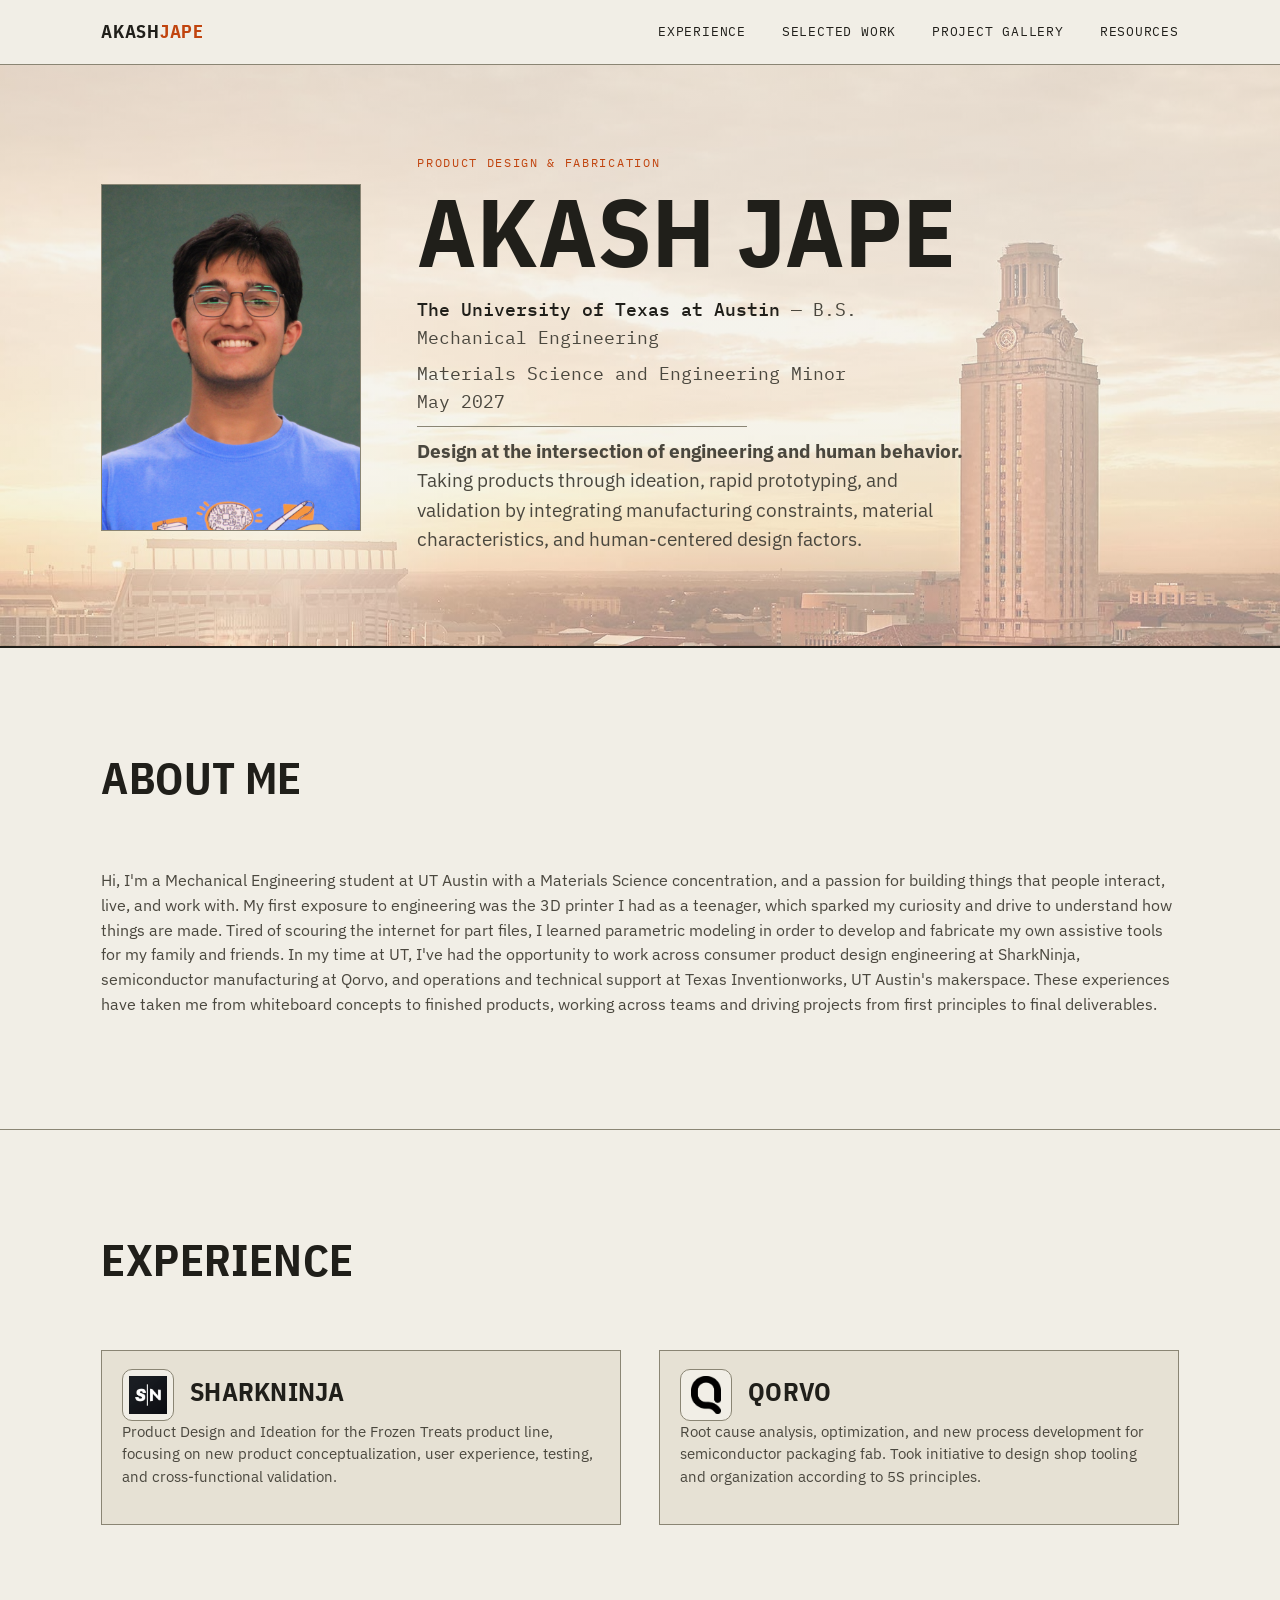
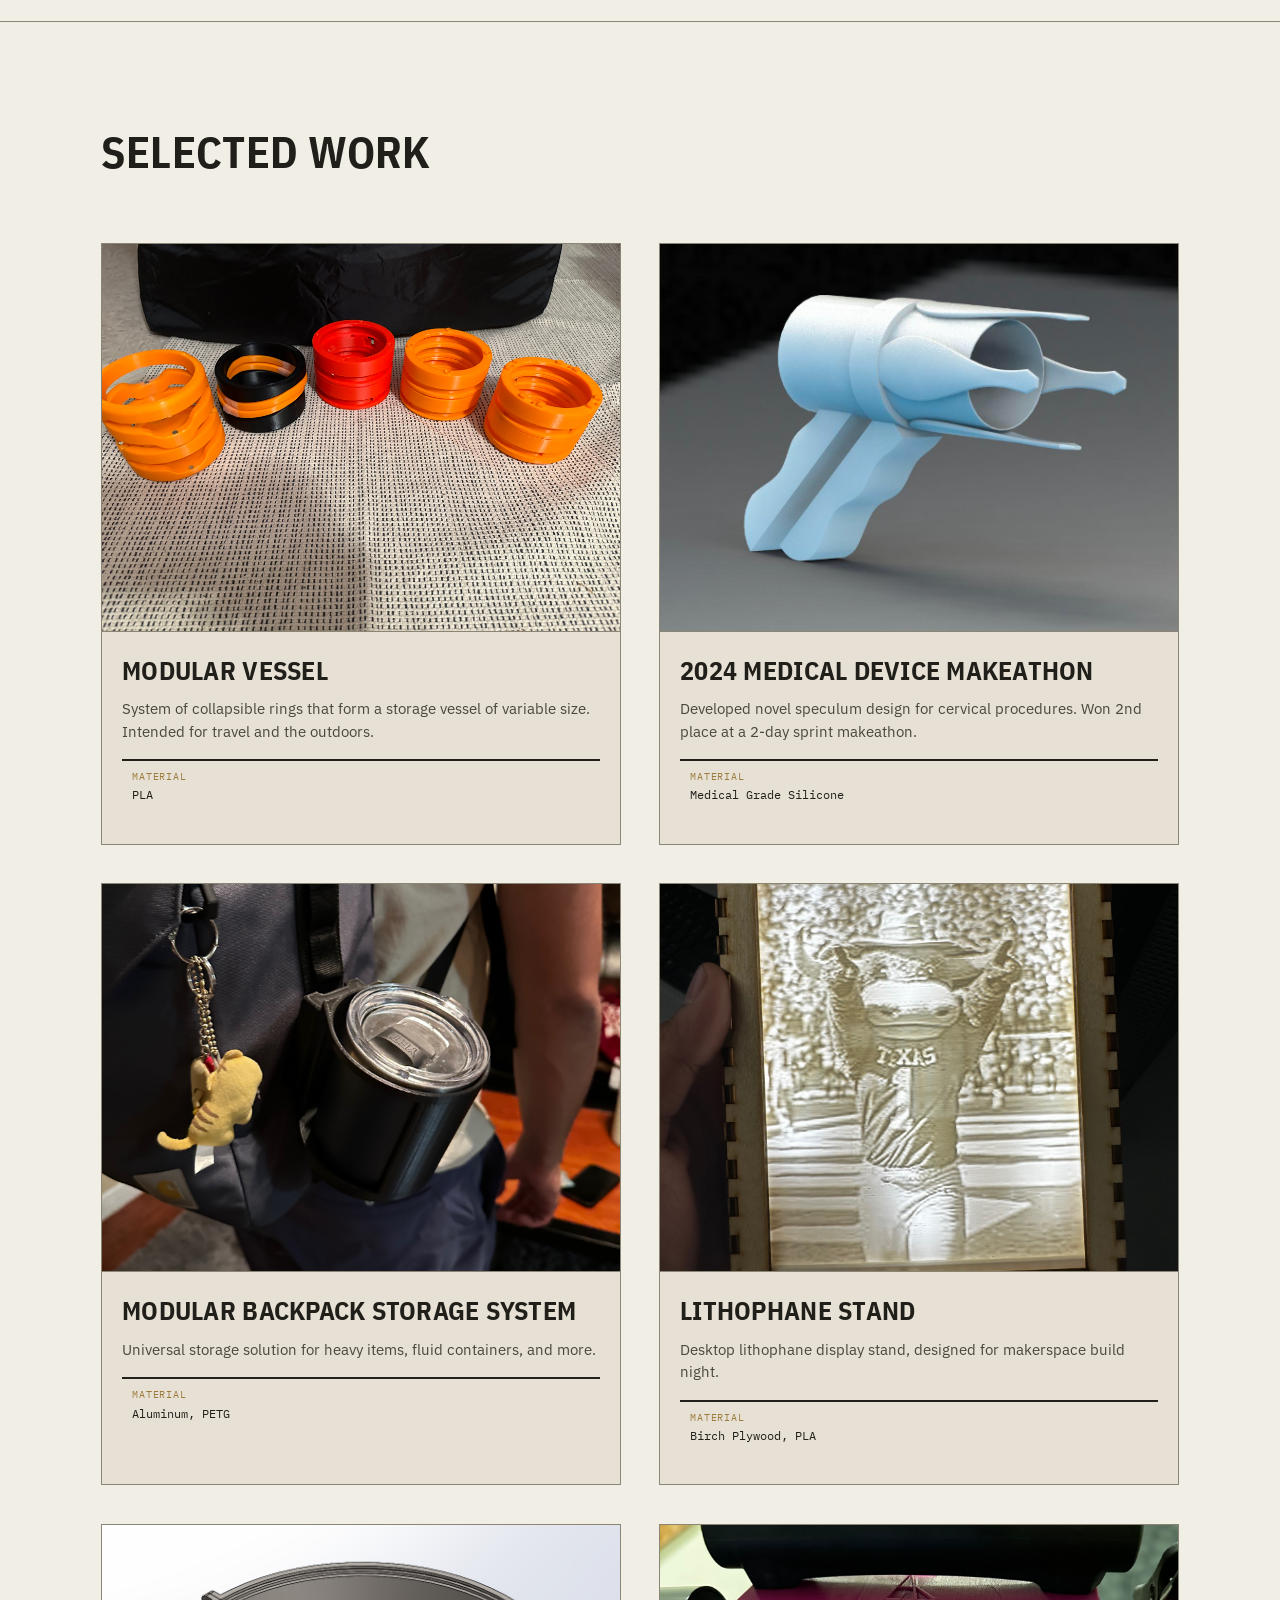
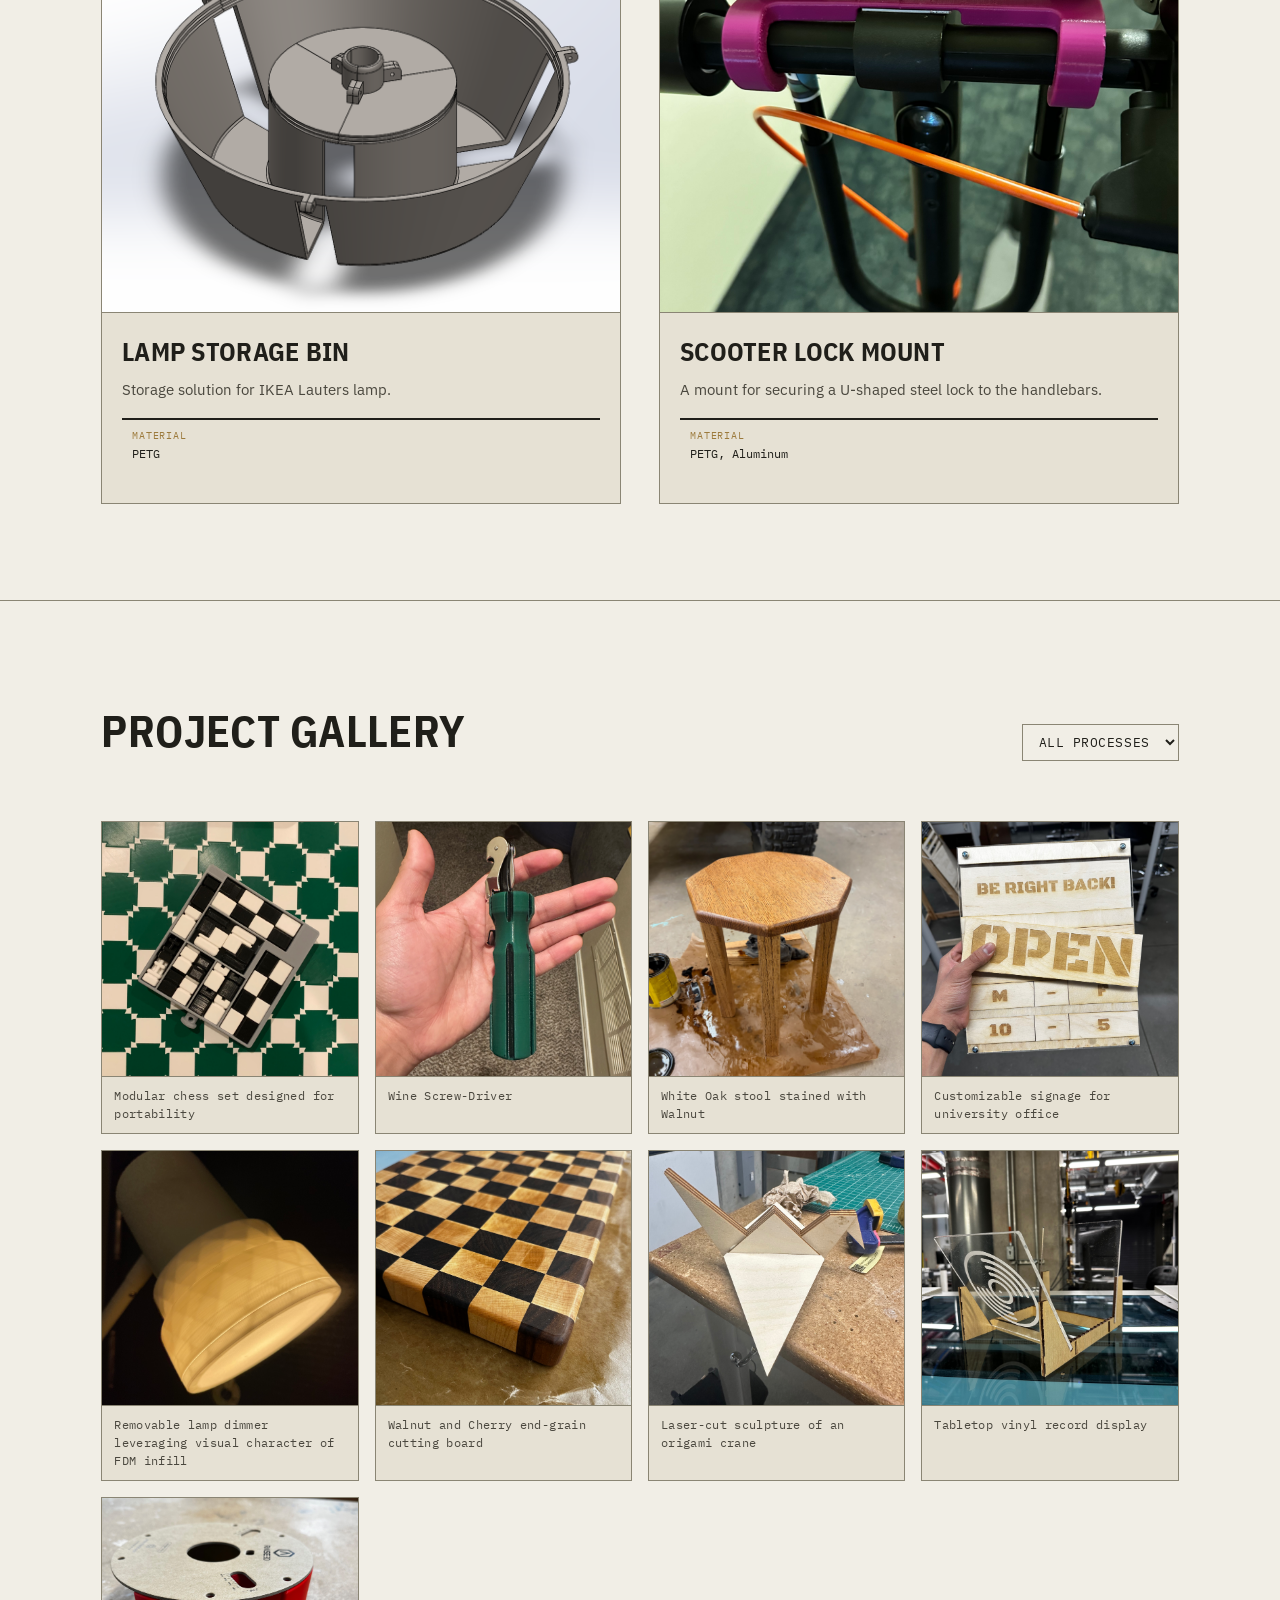
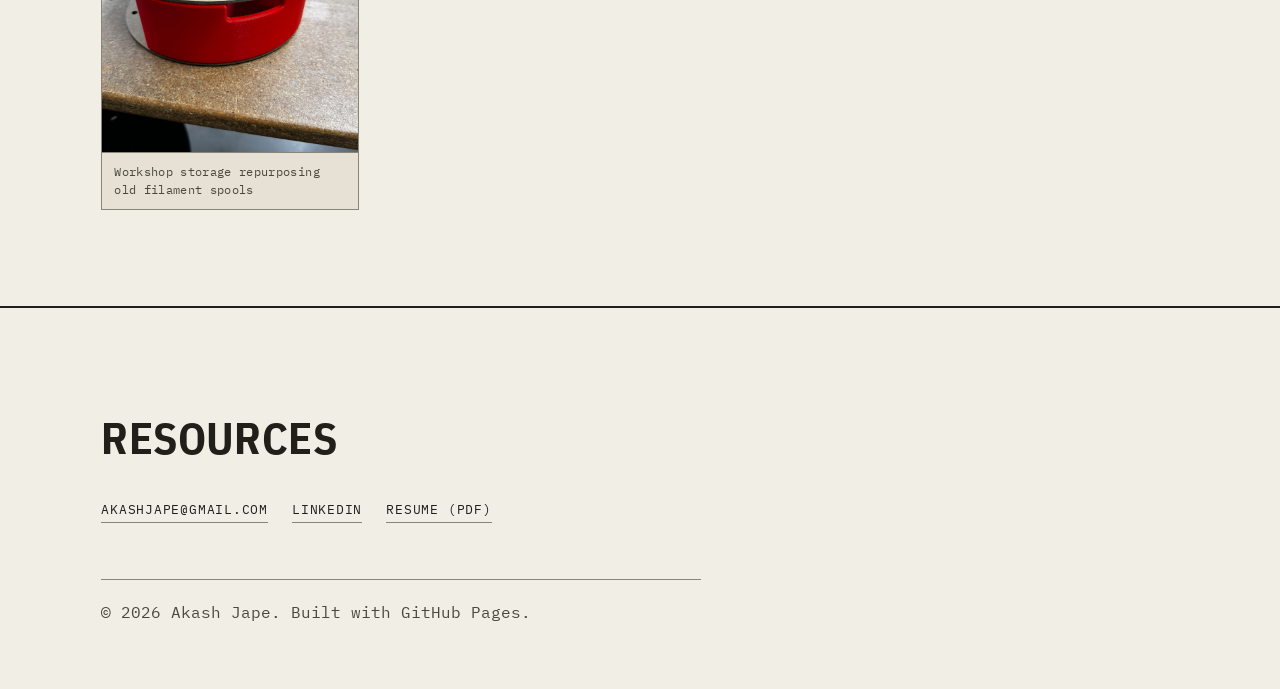
==== index.html @ caf584c4 "Add real project/experience content, experience detail pages, and site polish - Fill in real photos," ====
<!DOCTYPE html>
<html lang="en">
<head>
<meta charset="UTF-8">
<meta name="viewport" content="width=device-width, initial-scale=1.0">
<title>Akash Jape Design Portfolio</title>
<meta name="description" content="Product design and fabrication portfolio.">
<link rel="preconnect" href="https://fonts.googleapis.com">
<link rel="preconnect" href="https://fonts.gstatic.com" crossorigin>
<link href="https://fonts.googleapis.com/css2?family=IBM+Plex+Sans+Condensed:wght@600;700&family=IBM+Plex+Sans:wght@400;500;600&family=IBM+Plex+Mono:wght@400;500&display=swap" rel="stylesheet">
<link rel="stylesheet" href="css/style.css">
</head>
<body>

<nav class="site-nav">
  <div class="wrap">
    <a class="brand" href="index.html">Akash<span>Jape</span></a>
    <ul>
      <li><a href="#experience">Experience</a></li>
      <li><a href="#work">Selected Work</a></li>
      <li><a href="#misc">Project Gallery</a></li>
      <li><a href="#resources">Resources</a></li>
    </ul>
  </div>
</nav>

<header class="hero">
  <div class="wrap hero-inner">
    <div class="hero-photo">
      <img src="assets/headshot.jpeg" alt="Akash Jape">
    </div>
    <div class="hero-content">
      <p class="eyebrow">Product Design &amp; Fabrication</p>
      <h1>Akash Jape</h1>
      <div class="role-line">
        <span><b>The University of Texas at Austin</b> — B.S. Mechanical Engineering</span>
        <span>Materials Science and Engineering Minor<br> May 2027</span>
      </div>
      <hr class="hero-divider">
      <p class="intro">
        <b>Design at the intersection of engineering and human behavior.<br></b>
        Taking products through ideation, rapid prototyping, and validation
        by integrating manufacturing constraints, material characteristics,
        and human-centered design factors.
      </p>
    </div>
  </div>
</header>

<main>

  <section id="about-me" class="section">
    <div class="wrap">
      <div class="section-head">
        <h2>About Me</h2>
      </div>
      <p class="about-blurb">
        Hi, I'm a Mechanical Engineering student at UT Austin with a Materials Science concentration, and a passion for building things that people interact, live, and work with. My first exposure to engineering was the 3D printer I had as a teenager, which sparked my curiosity and drive to understand how things are made. Tired of scouring the internet for part files, I learned parametric modeling in order to develop and fabricate my own assistive tools for my family and friends. In my time at UT, I've had the opportunity to work across consumer product design engineering at SharkNinja, semiconductor manufacturing at Qorvo, and operations and technical support at Texas Inventionworks, UT Austin's makerspace. These experiences have taken me from whiteboard concepts to finished products, working across teams and driving projects from first principles to final deliverables.
      </p>
    </div>
  </section>

  <section id="experience" class="section">
    <div class="wrap">
      <div class="section-head">
        <h2>Experience</h2>
      </div>
      <div id="experience-list" class="work-grid"></div>
    </div>
  </section>

  <section id="work" class="section">
    <div class="wrap">
      <div class="section-head">
        <h2>Selected Work</h2>
      </div>
      <div id="work-grid" class="work-grid"></div>
    </div>
  </section>

  <section id="misc" class="section">
    <div class="wrap">
      <div class="section-head">
        <h2>Project Gallery</h2>
        <select id="misc-filter" class="misc-filter"></select>
      </div>
      <div id="misc-grid" class="misc-grid"></div>
    </div>
  </section>

</main>

<footer id="resources" class="site-footer">
  <div class="wrap">
    <h2>Resources</h2>
    <div class="contact-links">
      <a href="mailto:akashjape@gmail.com">akashjape@gmail.com</a>
      <a href="https://www.linkedin.com/in/akashjape" target="_blank" rel="noopener">LinkedIn</a>
      <a href="assets/resume.pdf" download="Akash-Jape-Resume.pdf">Resume (PDF)</a>
    </div>
    <p class="copyright">&copy; <span id="year"></span> Akash Jape. Built with GitHub Pages.</p>
  </div>
</footer>

<script src="js/helpers.js"></script>
<script src="js/data/projects.js"></script>
<script src="js/data/experience.js"></script>
<script src="js/data/misc.js"></script>
<script src="js/render-home.js"></script>
</body>
</html>
---- css/style.css ----
/* =========================================================
   DESIGN TOKENS
   ========================================================= */
:root {
  --color-paper:   #F1EEE6;
  --color-panel:   #E6E1D4;
  --color-ink:     #201F1A;
  --color-ink-soft:#4A473E;
  --color-rule:    #8A8574;
  --color-oxide:   #C1440E;
  --color-brass:   #9C7A3C;
  --color-paper-rgb: 241, 238, 230;

  --font-display: 'IBM Plex Sans Condensed', sans-serif;
  --font-body: 'IBM Plex Sans', sans-serif;
  --font-mono: 'IBM Plex Mono', monospace;

  --max-width: 1180px;
  --gutter: clamp(20px, 4vw, 56px);

  --rule-thin: 1px solid var(--color-rule);
  --rule-thick: 2px solid var(--color-ink);
}

@media (prefers-reduced-motion: reduce) {
  *, *::before, *::after {
    animation-duration: 0.01ms !important;
    animation-iteration-count: 1 !important;
    transition-duration: 0.01ms !important;
    scroll-behavior: auto !important;
  }
}

* { box-sizing: border-box; }

html { scroll-behavior: smooth; }

body {
  margin: 0;
  background: var(--color-paper);
  color: var(--color-ink);
  font-family: var(--font-body);
  font-size: 16px;
  line-height: 1.55;
  -webkit-font-smoothing: antialiased;
}

img { max-width: 100%; display: block; }

a {
  color: inherit;
  text-decoration: none;
}

:focus-visible {
  outline: 2px solid var(--color-oxide);
  outline-offset: 3px;
}

.wrap {
  max-width: var(--max-width);
  margin: 0 auto;
  padding: 0 var(--gutter);
}

.eyebrow {
  font-family: var(--font-mono);
  font-size: 12px;
  letter-spacing: 0.14em;
  text-transform: uppercase;
  color: var(--color-oxide);
}

h1, h2, h3 {
  font-family: var(--font-display);
  font-weight: 700;
  text-transform: uppercase;
  letter-spacing: 0.01em;
  margin: 0;
}

/* =========================================================
   NAV
   ========================================================= */
.site-nav {
  position: sticky;
  top: 0;
  z-index: 50;
  background: rgba(var(--color-paper-rgb), 0.92);
  backdrop-filter: blur(6px);
  border-bottom: var(--rule-thin);
}

.site-nav .wrap {
  display: flex;
  align-items: center;
  justify-content: space-between;
  height: 64px;
}

.site-nav .brand {
  font-family: var(--font-display);
  font-weight: 700;
  font-size: 18px;
  letter-spacing: 0.04em;
  text-transform: uppercase;
}

.site-nav .brand span {
  color: var(--color-oxide);
}

.site-nav ul {
  list-style: none;
  display: flex;
  gap: clamp(12px, 3vw, 36px);
  margin: 0;
  padding: 0;
  font-family: var(--font-mono);
  font-size: 13px;
  letter-spacing: 0.06em;
  text-transform: uppercase;
}

.site-nav a:hover { color: var(--color-oxide); }

@media (max-width: 480px) {
  .site-nav .wrap { height: auto; padding-top: 14px; padding-bottom: 14px; flex-wrap: wrap; row-gap: 10px; }
  .site-nav ul { gap: 12px; font-size: 11px; width: 100%; justify-content: space-between; }
}

/* =========================================================
   HERO
   ========================================================= */
.hero {
  padding: clamp(32px, 6vw, 80px) 0 clamp(40px, 6vw, 72px);
  border-bottom: var(--rule-thick);
  position: relative;
  background-image:
    linear-gradient(rgba(241, 238, 230, 0.75), rgba(241, 238, 230, 0.55)),
    url("../assets/hero_bg.jpg");
  background-size: cover;
  background-position: center 65%;
}

.hero h1 {
  font-size: clamp(42px, 8vw, 96px);
  line-height: 0.98;
  max-width: 14ch;
}

.hero .role-line {
  margin-top: 18px;
  font-family: var(--font-mono);
  font-size: clamp(14px, 1.6vw, 18px);
  color: var(--color-ink-soft);
  display: flex;
  flex-wrap: wrap;
  gap: 8px 18px;
}

.hero .role-line b {
  color: var(--color-ink);
  font-weight: 500;
}

.hero p.intro {
  margin-top: 10px;
  max-width: 58ch;
  font-size: clamp(16px, 1.6vw, 19px);
  color: var(--color-ink-soft);
}

.hero-divider {
  margin: 10px auto 0 0;
  width: 60%;
  border: none;
  border-top: var(--rule-thin);
}

.hero-inner {
  display: flex;
  align-items: center;
  gap: clamp(24px, 5vw, 56px);
}

.hero-photo {
  flex: 0 0 clamp(180px, 22vw, 260px);
  aspect-ratio: 3 / 4;
  overflow: hidden;
  border: var(--rule-thin);
}

.hero-photo img {
  width: 100%;
  height: 100%;
  object-fit: cover;
}

.hero-content {
  flex: 0 1 550px;
  min-width: 0;
}

@media (max-width: 720px) {
  .hero-inner {
    flex-direction: column;
    align-items: flex-start;
  }
  .hero-photo {
    flex-basis: auto;
    width: 160px;
  }
}

.ruler {
  margin-top: 40px;
  height: 22px;
  background-image: repeating-linear-gradient(
    to right,
    var(--color-rule) 0, var(--color-rule) 1px,
    transparent 1px, transparent 40px
  );
  background-position: bottom left;
  background-size: 100% 10px;
  background-repeat: repeat-x;
  position: relative;
  opacity: 0.7;
}
.ruler::before {
  content: "";
  position: absolute;
  bottom: 0; left: 0; right: 0;
  border-bottom: var(--rule-thin);
}

/* =========================================================
   SECTION HEADS
   ========================================================= */
.section {
  padding: clamp(56px, 8vw, 96px) 0;
}
.section + .section {
  border-top: var(--rule-thin);
}

.section-head {
  display: flex;
  align-items: baseline;
  justify-content: space-between;
  gap: 24px;
  margin-bottom: clamp(32px, 5vw, 56px);
  flex-wrap: wrap;
}

.section-head h2 {
  font-size: clamp(28px, 4vw, 44px);
}

.section-head .count {
  font-family: var(--font-mono);
  font-size: 13px;
  color: var(--color-ink-soft);
}

.about-blurb {
  max-width: 100%;
  font-size: 16px;
  color: var(--color-ink-soft);
}

/* =========================================================
   WORK GRID / PROJECT CARDS
   ========================================================= */
.work-grid {
  display: grid;
  grid-template-columns: repeat(2, 1fr);
  gap: clamp(24px, 3vw, 40px);
}

@media (max-width: 720px) {
  .work-grid { grid-template-columns: 1fr; }
}

.project-card {
  display: block;
  border: var(--rule-thin);
  background: var(--color-panel);
  transition: transform 0.18s ease, box-shadow 0.18s ease;
}

.project-card:hover,
.project-card:focus-visible {
  transform: translateY(-3px);
  box-shadow: 6px 6px 0 var(--color-ink);
}

.project-card .thumb {
  aspect-ratio: 4 / 3;
  overflow: hidden;
  border-bottom: var(--rule-thin);
}

.project-card .thumb img,
.project-card .thumb video {
  width: 100%;
  height: 100%;
  object-fit: cover;
}

.project-card .card-body {
  padding: 18px 20px 20px;
}

.project-card h3 {
  font-size: clamp(20px, 2.4vw, 26px);
  margin-bottom: 8px;
}

.project-card .summary {
  font-size: 14.5px;
  color: var(--color-ink-soft);
  margin: 0 0 16px;
}

/* title block: engineering-drawing stamp, reused for cards & case study header */
.title-block {
  display: grid;
  grid-template-columns: repeat(2, 1fr);
  border-top: var(--rule-thick);
  font-family: var(--font-mono);
  font-size: 11.5px;
}

.title-block dt {
  color: var(--color-brass);
  text-transform: uppercase;
  letter-spacing: 0.08em;
  font-size: 10px;
  margin: 0;
}

.title-block dd {
  margin: 2px 0 0;
  color: var(--color-ink);
}

.title-block .field {
  padding: 8px 10px;
}
.title-block .field:nth-child(2n) { border-right: none; }
.title-block .field:nth-child(-n+2) { border-top: none; }

/* =========================================================
   PLACEHOLDER IMAGE
   ========================================================= */
.img-placeholder {
  width: 100%;
  height: 100%;
  min-height: 140px;
  display: flex;
  align-items: center;
  justify-content: center;
  text-align: center;
  background: repeating-linear-gradient(
    45deg,
    rgba(32,31,26,0.06) 0, rgba(32,31,26,0.06) 10px,
    transparent 10px, transparent 20px
  );
  border: 1px dashed var(--color-rule);
  font-family: var(--font-mono);
  font-size: 11px;
  letter-spacing: 0.06em;
  text-transform: uppercase;
  color: var(--color-ink-soft);
  padding: 12px;
}

/* =========================================================
   EXPERIENCE
   ========================================================= */
.experience-entry {
  border: var(--rule-thin);
  background: var(--color-panel);
  margin-bottom: clamp(24px, 3vw, 36px);
}

.experience-entry .exp-head {
  padding: 22px 24px;
  display: flex;
  justify-content: space-between;
  align-items: center;
  gap: 16px;
  flex-wrap: wrap;
  border-bottom: var(--rule-thin);
}

.exp-head-left {
  display: flex;
  align-items: center;
  gap: 16px;
}

.exp-logo {
  width: 52px;
  height: 52px;
  flex-shrink: 0;
  border-radius: 10px;
  border: var(--rule-thin);
  overflow: hidden;
  background: var(--color-paper);
}
.exp-logo img,
.exp-logo video { width: 100%; height: 100%; object-fit: contain; padding: 6px; }
.exp-logo .img-placeholder {
  min-height: 0;
  height: 100%;
  border: none;
  font-size: 7px;
  padding: 2px;
}

.experience-entry h3 {
  font-size: clamp(22px, 3vw, 30px);
}

.experience-entry .exp-role {
  font-family: var(--font-mono);
  font-size: 13px;
  color: var(--color-ink-soft);
}

.experience-entry .exp-dates {
  font-family: var(--font-mono);
  font-size: 13px;
  color: var(--color-oxide);
  white-space: nowrap;
}

.experience-entry .exp-summary {
  padding: 20px 24px 0;
  max-width: 100%;
  color: var(--color-ink-soft);
  font-size: 15px;
}

.cs-title-block.exp-confidentiality {
  display: block;
  width: fit-content;
  max-width: 620px;
  margin: 20px 24px 0;
  border: none;
}
.cs-title-block.exp-confidentiality .field {
  border: var(--rule-thin);
}
.cs-title-block.exp-confidentiality dd {
  line-height: 1.6;
}

.exp-projects {
  padding: 0 24px 24px;
}
.exp-projects .cs-block:first-child {
  border-top: none;
}

/* =========================================================
   MISC GRID
   ========================================================= */
.misc-filter {
  font-family: var(--font-mono);
  font-size: 13px;
  letter-spacing: 0.04em;
  text-transform: uppercase;
  color: var(--color-ink);
  background: var(--color-paper);
  border: var(--rule-thin);
  padding: 8px 12px;
  cursor: pointer;
}
.misc-filter:hover,
.misc-filter:focus-visible {
  border-color: var(--color-oxide);
}

.misc-grid {
  display: grid;
  grid-template-columns: repeat(4, 1fr);
  gap: 16px;
}

@media (max-width: 900px) { .misc-grid { grid-template-columns: repeat(2, 1fr); } }

.misc-item {
  display: block;
  border: var(--rule-thin);
  background: var(--color-panel);
}

.misc-item .thumb {
  aspect-ratio: 1/1;
  overflow: hidden;
  border-bottom: var(--rule-thin);
}
.misc-item .thumb img,
.misc-item .thumb video { width: 100%; height: 100%; object-fit: cover; }

.misc-item .cap {
  padding: 10px 12px;
  font-family: var(--font-mono);
  font-size: 11.5px;
  letter-spacing: 0.03em;
  color: var(--color-ink-soft);
}

.misc-item:hover .cap { color: var(--color-oxide); }

/* =========================================================
   FOOTER / RESOURCES
   ========================================================= */
.site-footer {
  border-top: var(--rule-thick);
  padding: clamp(56px, 8vw, 96px) 0 48px;
}

.site-footer h2 {
  font-size: clamp(28px, 4vw, 44px);
  margin-bottom: 20px;
}

.site-footer p {
  max-width: 60ch;
  color: var(--color-ink-soft);
  font-size: 16px;
}

.contact-links {
  margin-top: 28px;
  display: flex;
  gap: 24px;
  flex-wrap: wrap;
  font-family: var(--font-mono);
  font-size: 13px;
  text-transform: uppercase;
  letter-spacing: 0.06em;
}

.contact-links a { border-bottom: 1px solid var(--color-rule); padding-bottom: 2px; }
.contact-links a:hover { color: var(--color-oxide); border-color: var(--color-oxide); }

.copyright {
  margin-top: 56px;
  padding-top: 20px;
  border-top: var(--rule-thin);
  font-family: var(--font-mono);
  font-size: 11px;
  color: var(--color-ink-soft);
}

/* =========================================================
   EXPERIENCE DETAIL PAGE
   ========================================================= */
.exp-detail {
  padding: 40px 0 80px;
}

/* =========================================================
   CASE STUDY PAGE
   ========================================================= */
.cs-header {
  padding: 40px 0 32px;
  border-bottom: var(--rule-thick);
}

.back-link {
  font-family: var(--font-mono);
  font-size: 12.5px;
  letter-spacing: 0.06em;
  text-transform: uppercase;
  color: var(--color-ink-soft);
  display: inline-block;
  margin-bottom: 24px;
}
.back-link:hover { color: var(--color-oxide); }

.cs-header h1 {
  font-size: clamp(34px, 6vw, 64px);
  max-width: 20ch;
}

.cs-header .summary {
  margin-top: 16px;
  max-width: 100ch;
  font-size: 17px;
  color: var(--color-ink-soft);
}

.cs-title-block {
  margin-top: 28px;
  display: grid;
  grid-template-columns: max-content;
  width: fit-content;
  border-top: var(--rule-thin);
  border-left: var(--rule-thin);
  font-family: var(--font-mono);
}

@media (max-width: 700px) { .cs-title-block { grid-template-columns: repeat(2, 1fr); } }

.cs-title-block .field {
  padding: 12px 16px;
  border-right: var(--rule-thin);
  border-bottom: var(--rule-thin);
}
.cs-title-block dt {
  font-size: 10px;
  letter-spacing: 0.08em;
  text-transform: uppercase;
  color: var(--color-brass);
  margin: 0;
}
.cs-title-block dd {
  margin: 3px 0 0;
  font-size: 13px;
}

.cs-hero {
  margin: 40px 0;
  border: var(--rule-thin);
  aspect-ratio: 16/9;
  overflow: hidden;
}
.cs-hero img,
.cs-hero video { width: 100%; height: 100%; object-fit: cover; }

.cs-block {
  padding: 36px 0;
  border-top: var(--rule-thin);
  display: grid;
  grid-template-columns: 1fr 2fr;
  gap: 32px;
}

@media (max-width: 720px) { .cs-block { grid-template-columns: 1fr; gap: 12px; } }

.cs-block h2 {
  font-size: 20px;
  color: var(--color-oxide);
}

.cs-block .body p {
  color: var(--color-ink-soft);
  font-size: 16px;
  max-width: 68ch;
}

.cs-block .body-text {
  color: var(--color-ink-soft);
  font-size: 16px;
  max-width: 68ch;
}
.cs-block .body-text ul,
.cs-block .body-text ol {
  padding-left: 1.2em;
  margin: 12px 0;
}
.cs-block .body-text li {
  margin-bottom: 6px;
}

/* boxed link/button, same visual language as the confidentiality note box */
.cs-link-box {
  display: block;
  width: fit-content;
  max-width: 620px;
  margin-top: 4px;
  padding: 12px 16px;
  border: var(--rule-thin);
  font-family: var(--font-mono);
  font-size: 13px;
  letter-spacing: 0.02em;
}
.cs-link-box:hover {
  color: var(--color-oxide);
  border-color: var(--color-oxide);
}

.cs-gallery {
  display: grid;
  grid-template-columns: 1fr 1fr;
  gap: 16px;
  margin-top: 20px;
}

.cs-gallery img, .cs-gallery video, .cs-gallery .img-placeholder { border: var(--rule-thin); }

.cs-section-images {
  display: flex;
  flex-wrap: wrap;
  justify-content: center;
  align-items: center;
  gap: 14px;
  margin-top: 16px;
}

.cs-section-images img,
.cs-section-images video {
  border: var(--rule-thin);
  aspect-ratio: auto;
  object-fit: contain;
  flex: 0 1 auto;
  max-width: 320px;
}
.cs-section-images .img-placeholder {
  border: var(--rule-thin);
  aspect-ratio: 4/3;
  object-fit: cover;
  flex: 1 1 260px;
  max-width: 320px;
}

/* experience mini-project images: left-justified, with room for a skills list beside them */
.exp-projects .cs-section-images {
  justify-content: flex-start;
}

.exp-media-row {
  display: flex;
  align-items: flex-start;
  flex-wrap: wrap;
  gap: 24px;
  margin-top: 16px;
}
.exp-media-row .cs-section-images {
  margin-top: 0;
}

.exp-skills {
  flex: 1 1 200px;
  margin: 0;
  padding-left: 1.2em;
  color: var(--color-ink-soft);
  font-size: 15px;
}
.exp-skills li {
  margin-bottom: 6px;
}

.cs-nav {
  margin-top: 24px;
  padding: 32px 0 60px;
  border-top: var(--rule-thick);
  display: flex;
  justify-content: space-between;
  font-family: var(--font-mono);
  font-size: 13px;
  text-transform: uppercase;
  letter-spacing: 0.05em;
}

.cs-nav a:hover { color: var(--color-oxide); }

.cs-empty {
  padding: 120px 0;
  text-align: center;
  font-family: var(--font-mono);
  color: var(--color-ink-soft);
}
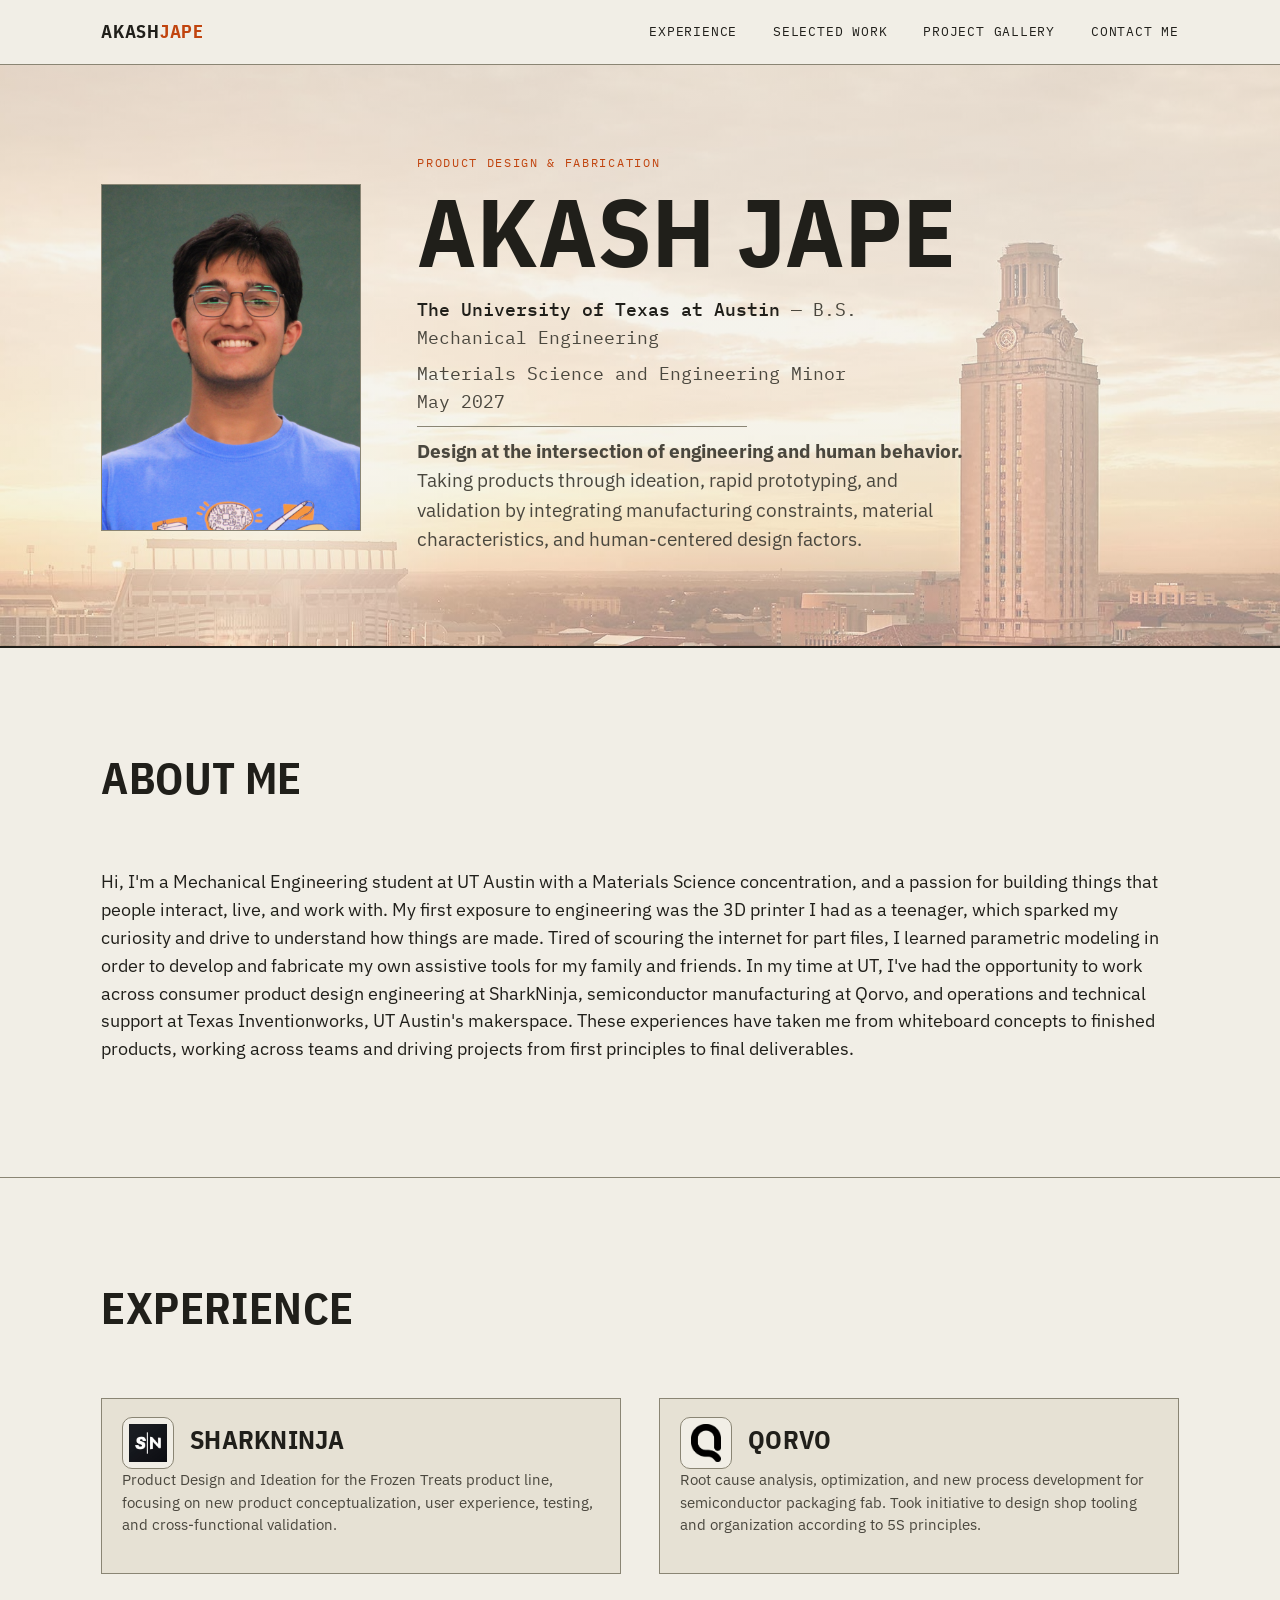
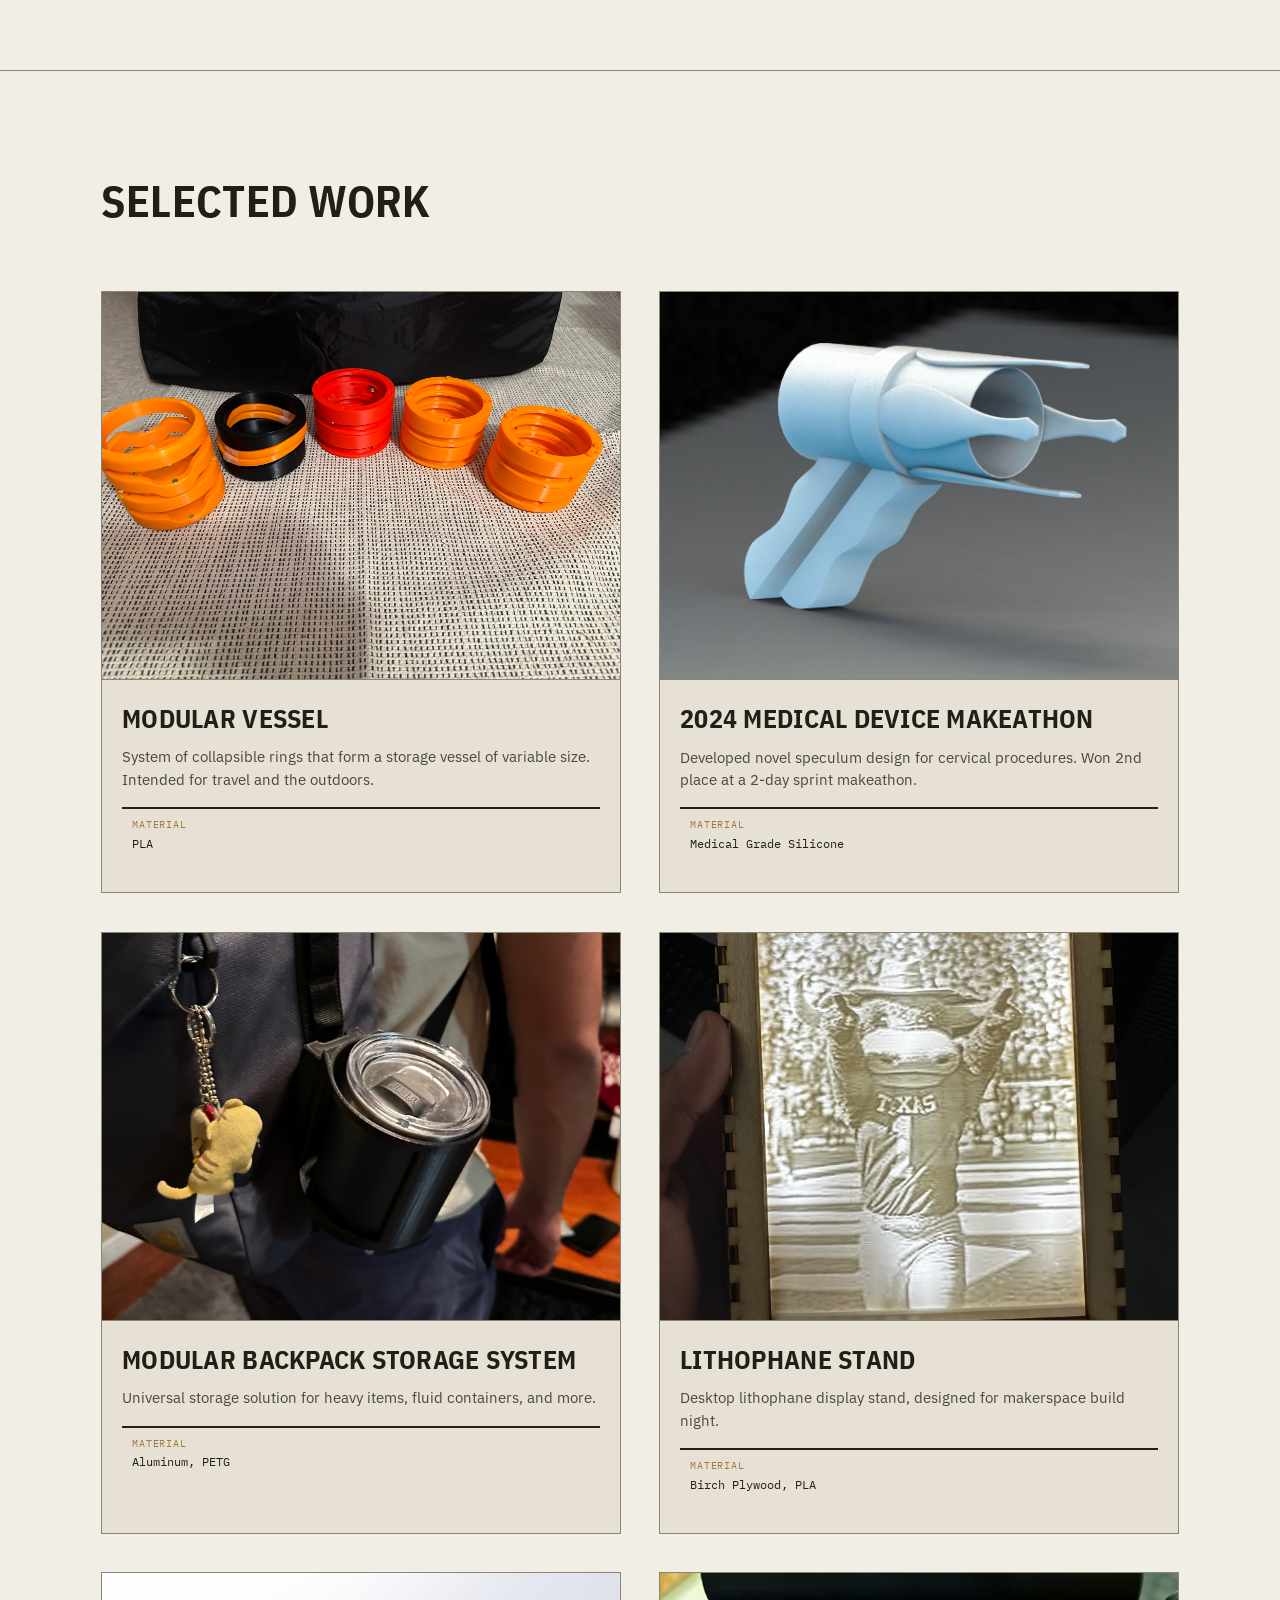
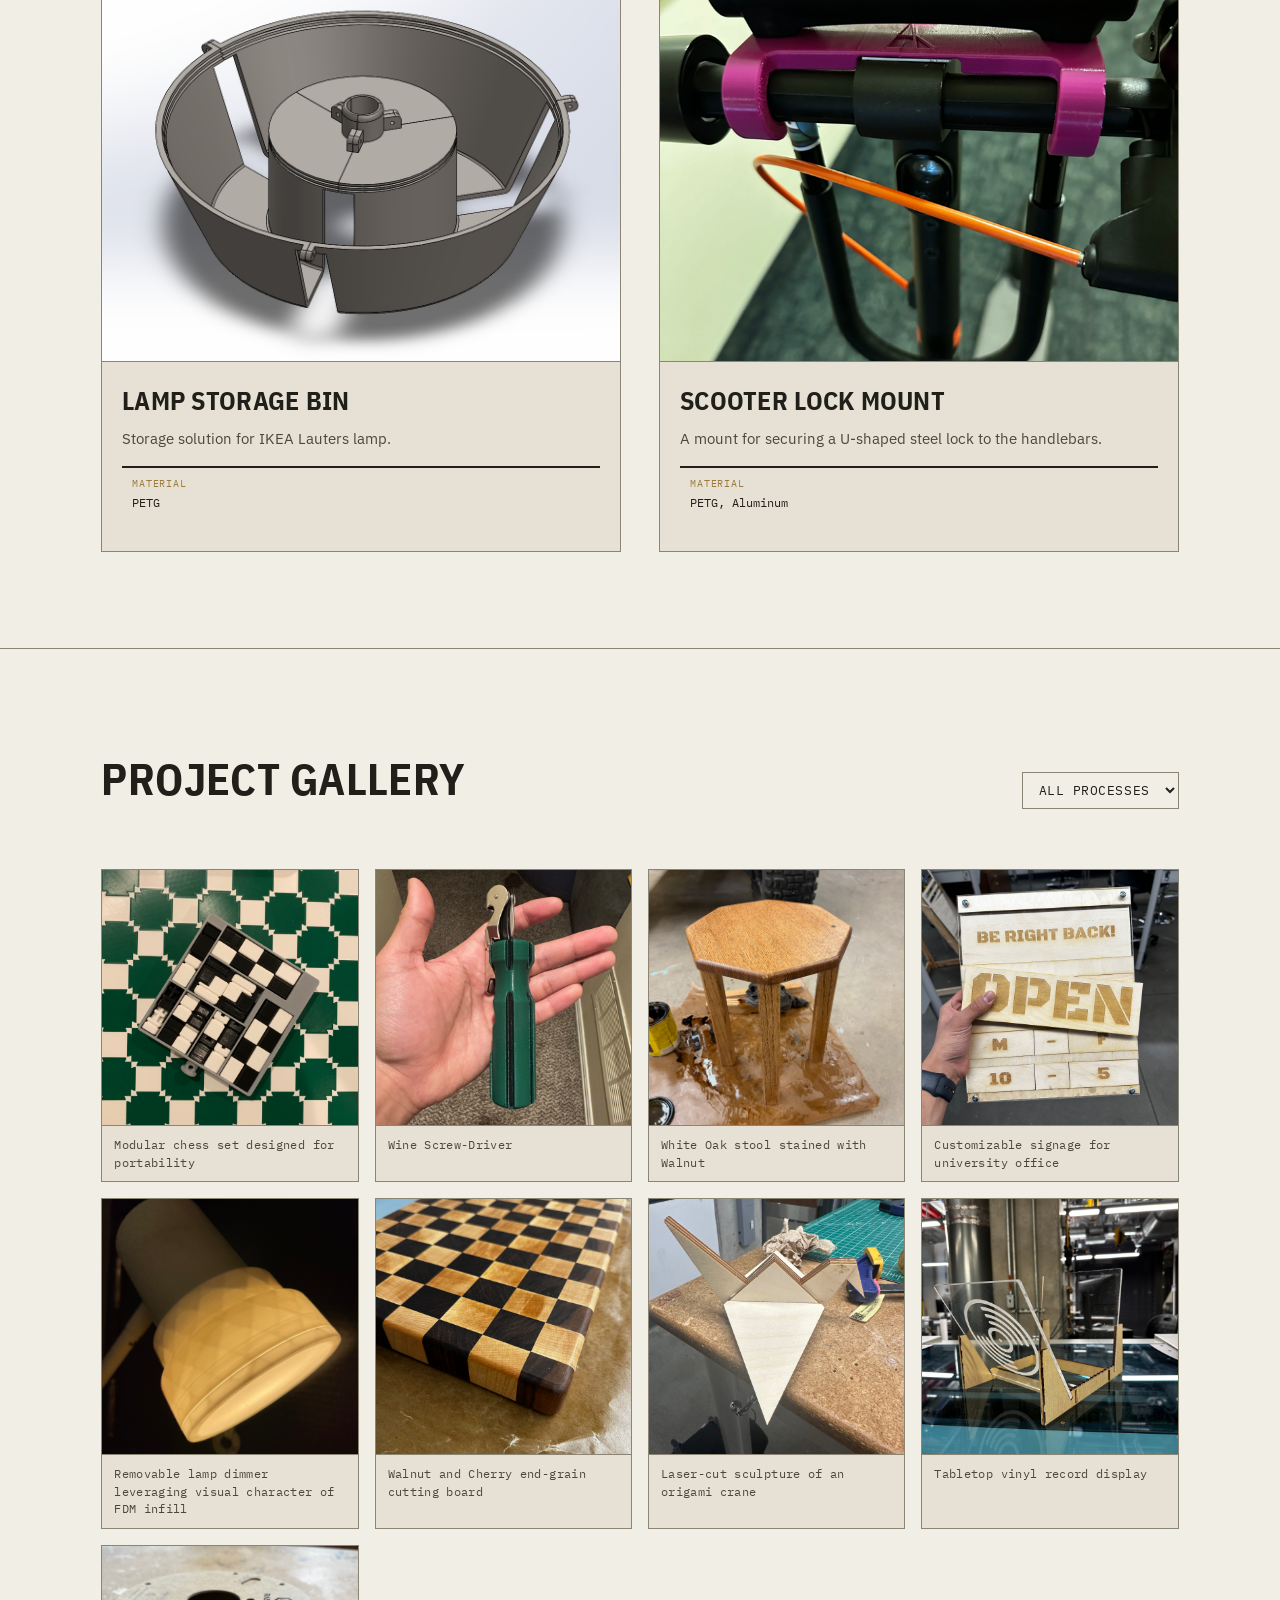
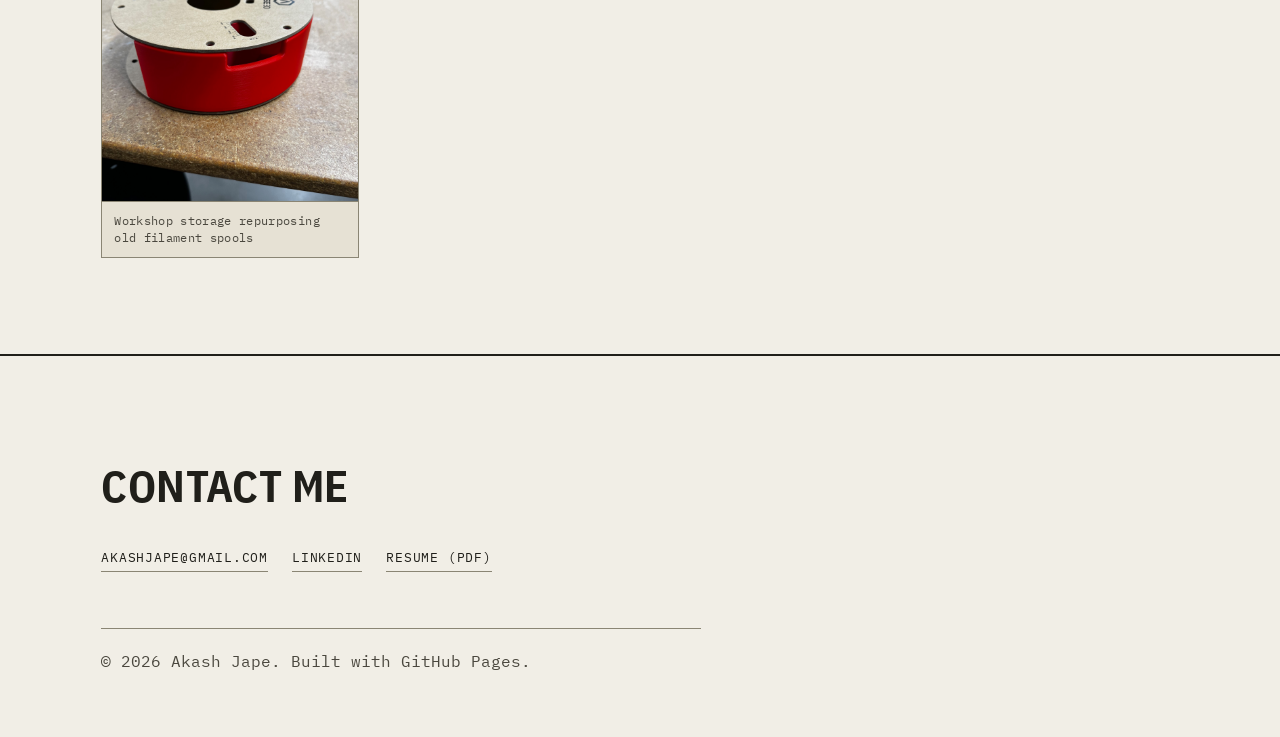
==== commit daac9884: "Rename Resources to Contact Me, darken About Me text, update SharkNinja project - Rename footer/nav " ====
--- a/index.html
+++ b/index.html
@@ -19,7 +19,7 @@
       <li><a href="#experience">Experience</a></li>
       <li><a href="#work">Selected Work</a></li>
       <li><a href="#misc">Project Gallery</a></li>
-      <li><a href="#resources">Resources</a></li>
+      <li><a href="#contact">Contact Me</a></li>
     </ul>
   </div>
 </nav>
@@ -90,9 +90,9 @@
 
 </main>
 
-<footer id="resources" class="site-footer">
+<footer id="contact" class="site-footer">
   <div class="wrap">
-    <h2>Resources</h2>
+    <h2>Contact Me</h2>
     <div class="contact-links">
       <a href="mailto:akashjape@gmail.com">akashjape@gmail.com</a>
       <a href="https://www.linkedin.com/in/akashjape" target="_blank" rel="noopener">LinkedIn</a>
--- a/css/style.css
+++ b/css/style.css
@@ -265,8 +265,8 @@
 
 .about-blurb {
   max-width: 100%;
-  font-size: 16px;
-  color: var(--color-ink-soft);
+  font-size: 18px;
+  color: var(--color-ink);
 }
 
 /* =========================================================
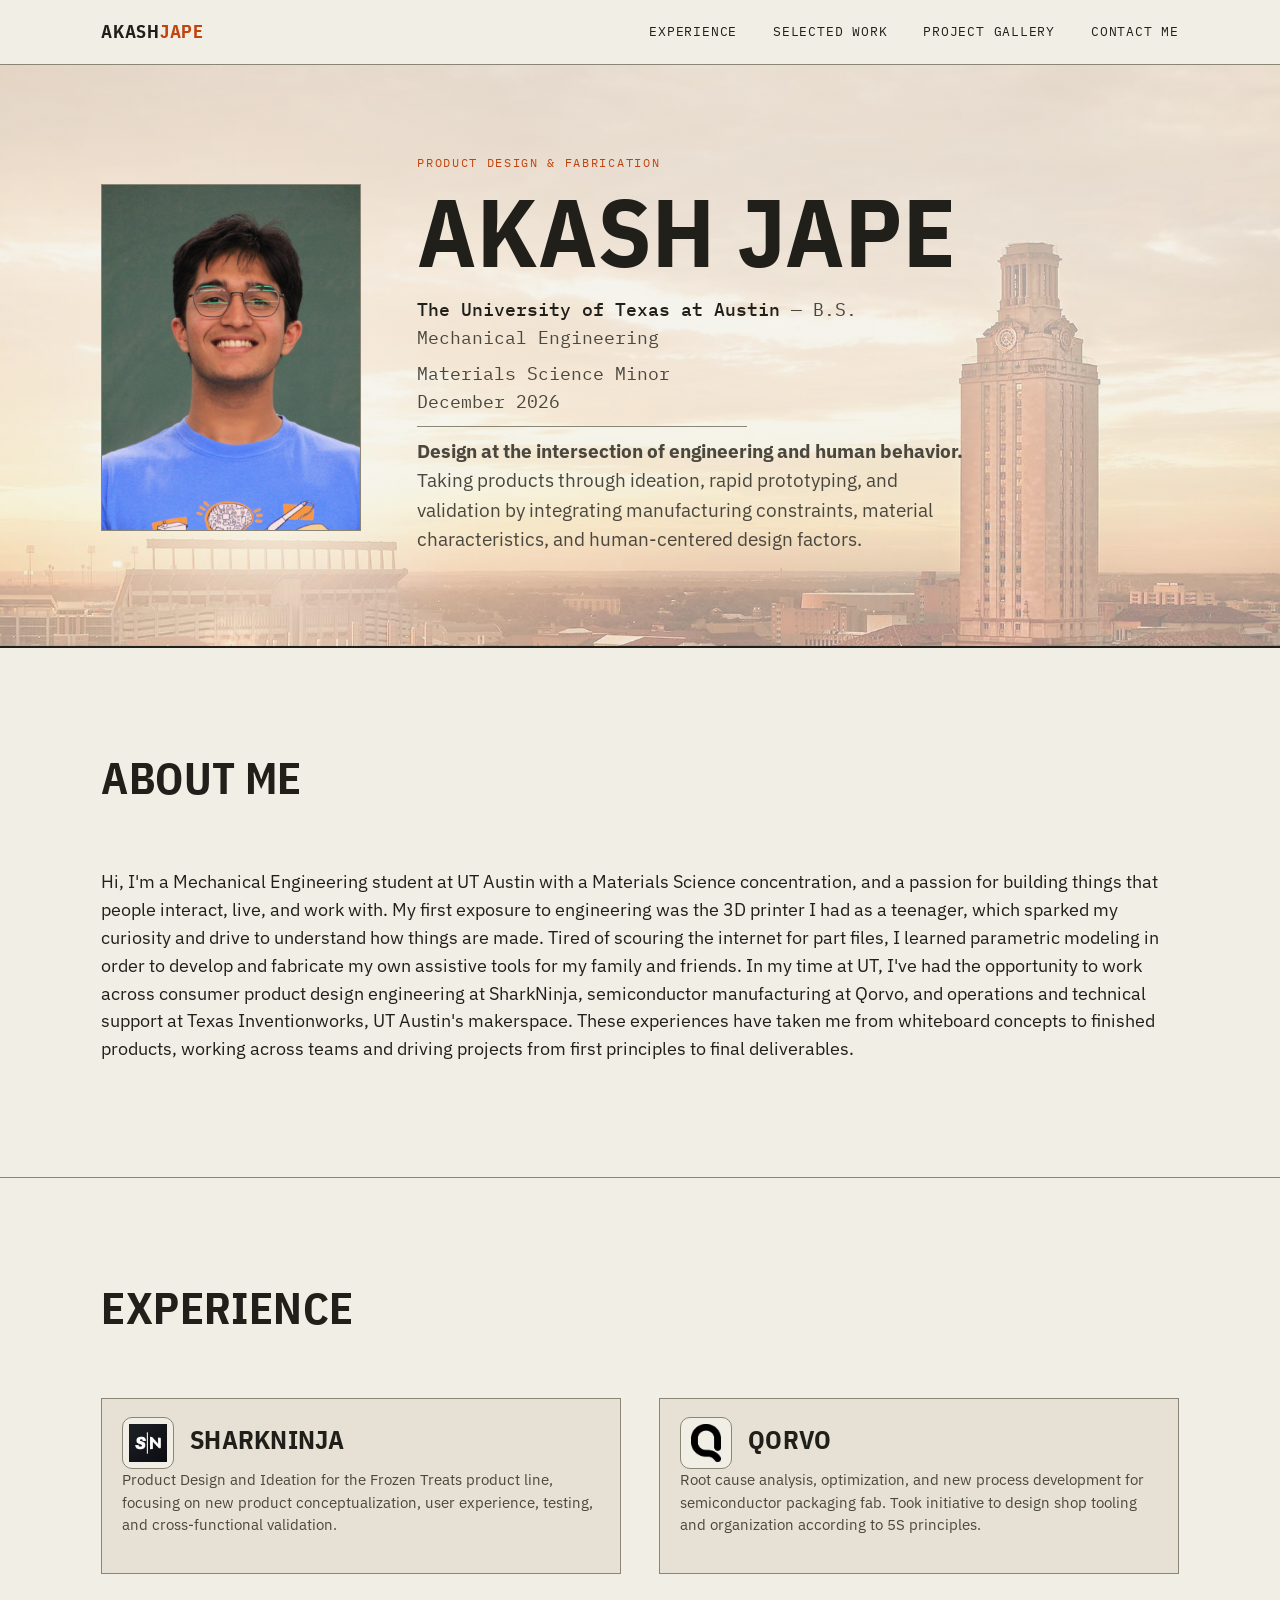
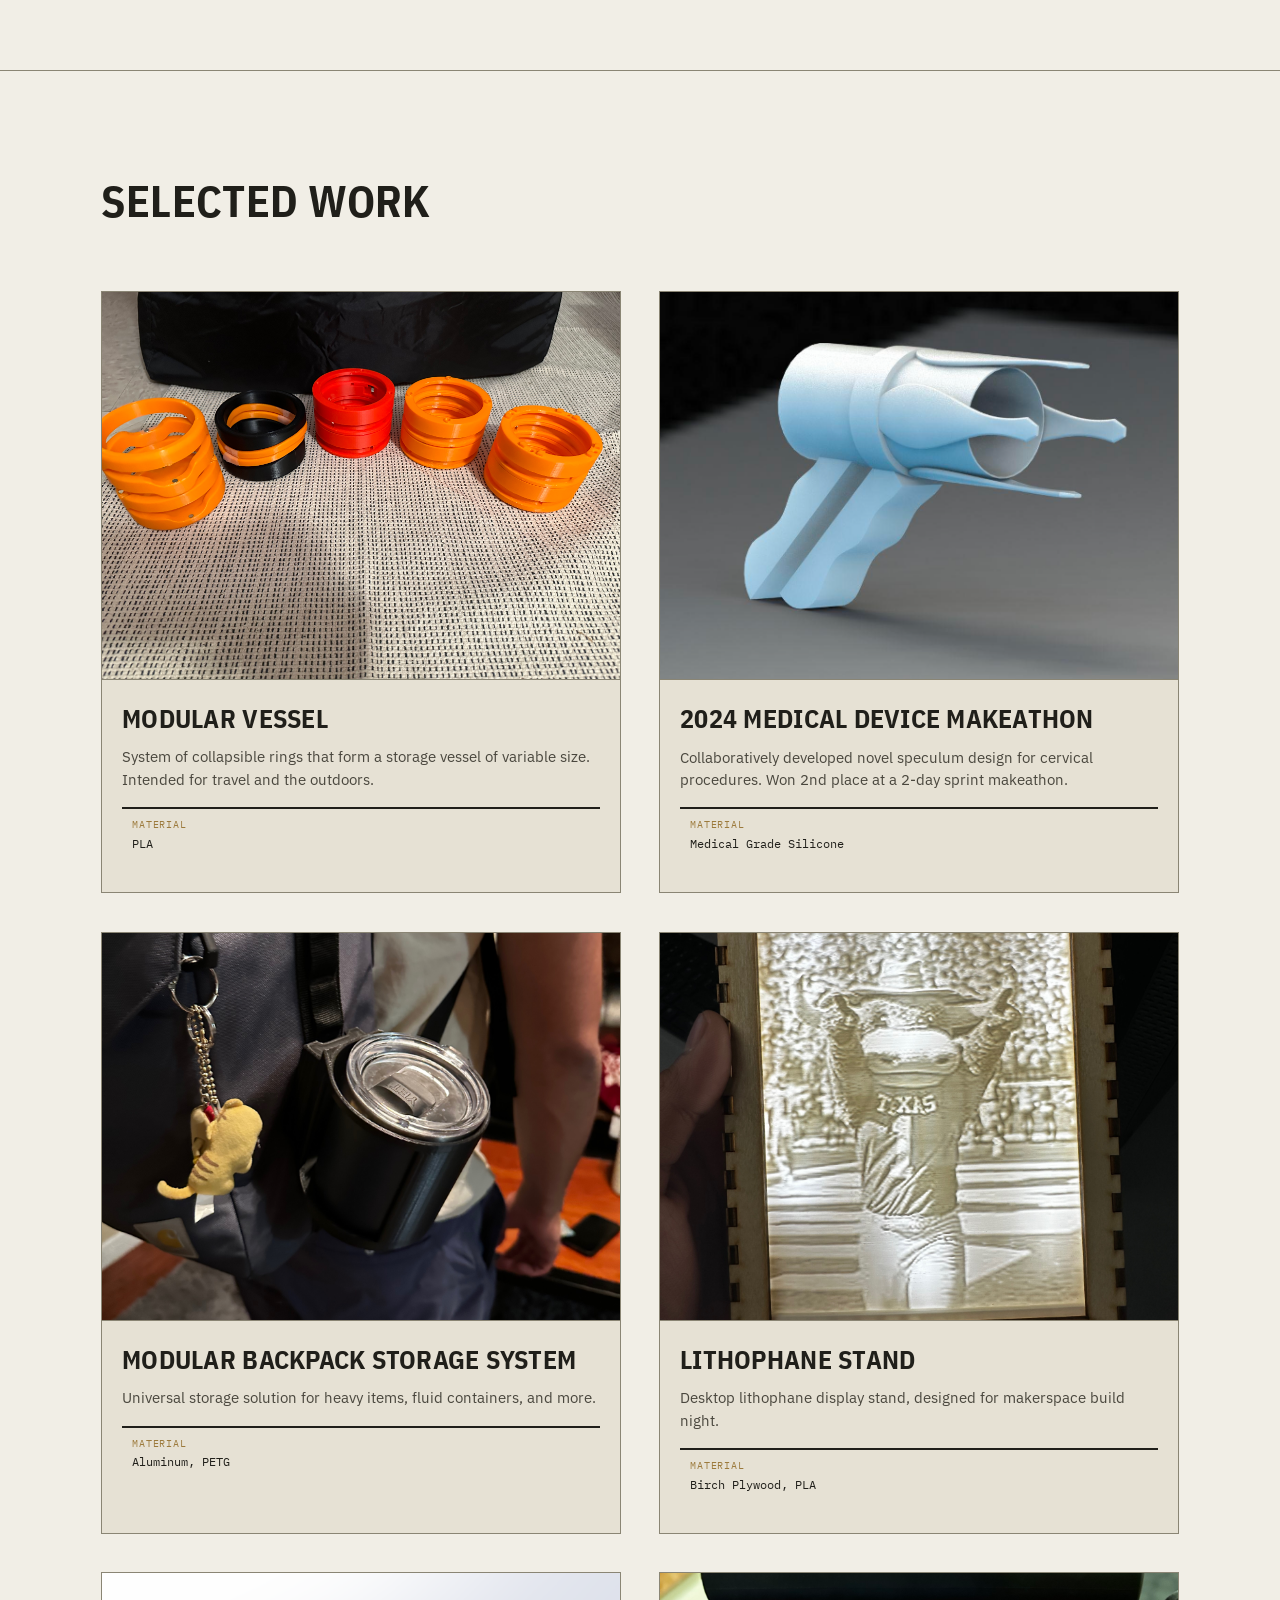
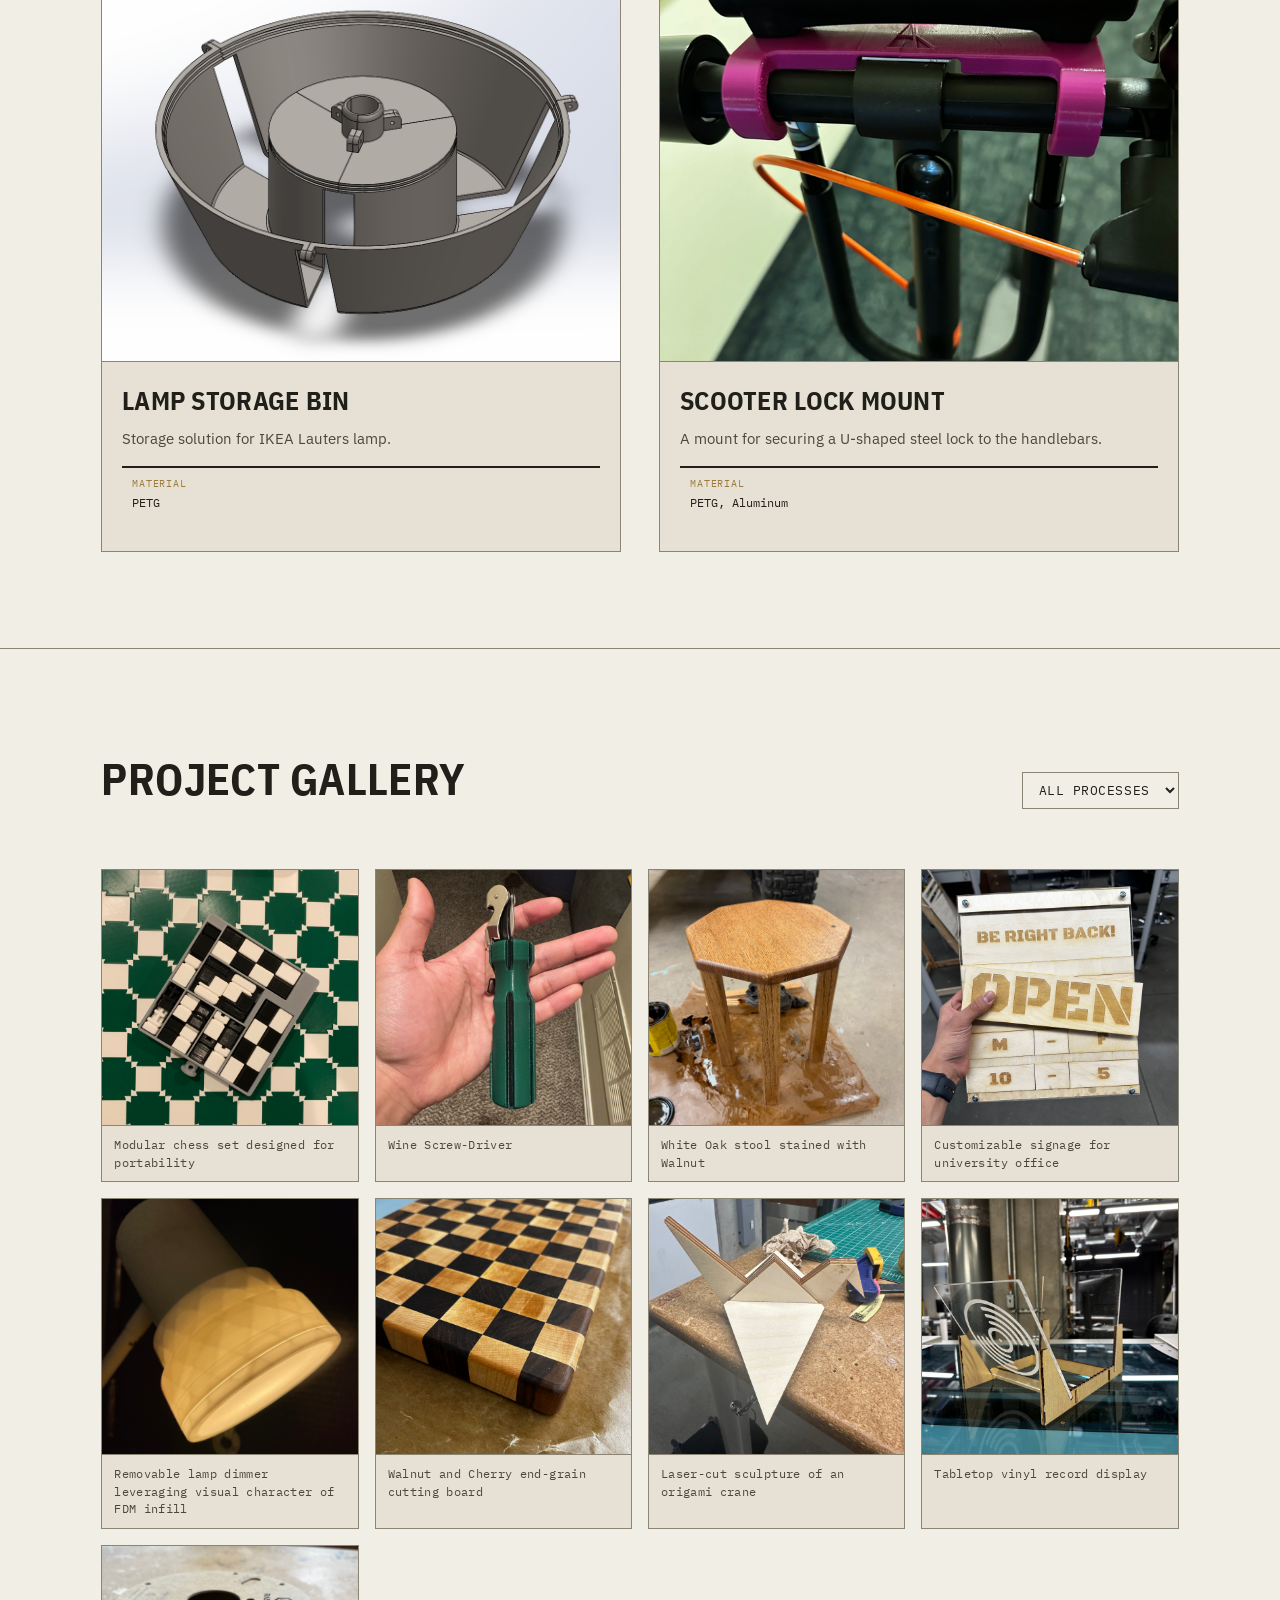
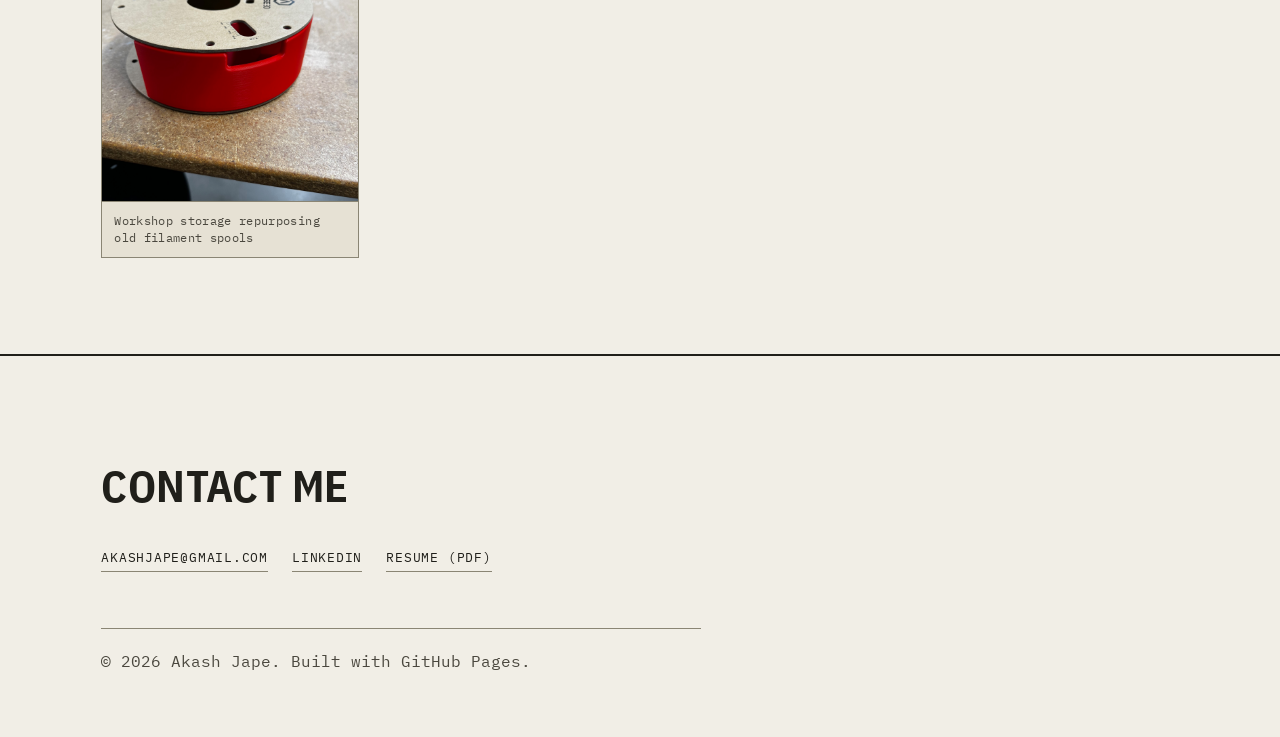
==== commit 1773275c: "Update minor and graduation date in hero Co-Authored-By: Claude Sonnet 5 <noreply@anthropic.com>" ====
--- a/index.html
+++ b/index.html
@@ -34,7 +34,7 @@
       <h1>Akash Jape</h1>
       <div class="role-line">
         <span><b>The University of Texas at Austin</b> — B.S. Mechanical Engineering</span>
-        <span>Materials Science and Engineering Minor<br> May 2027</span>
+        <span>Materials Science Minor<br> December 2026</span>
       </div>
       <hr class="hero-divider">
       <p class="intro">
@@ -96,7 +96,7 @@
     <div class="contact-links">
       <a href="mailto:akashjape@gmail.com">akashjape@gmail.com</a>
       <a href="https://www.linkedin.com/in/akashjape" target="_blank" rel="noopener">LinkedIn</a>
-      <a href="assets/resume.pdf" download="Akash-Jape-Resume.pdf">Resume (PDF)</a>
+      <a href="assets/Akash Jape Resume August 2026.pdf" download="Akash-Jape-Resume.pdf">Resume (PDF)</a>
     </div>
     <p class="copyright">&copy; <span id="year"></span> Akash Jape. Built with GitHub Pages.</p>
   </div>
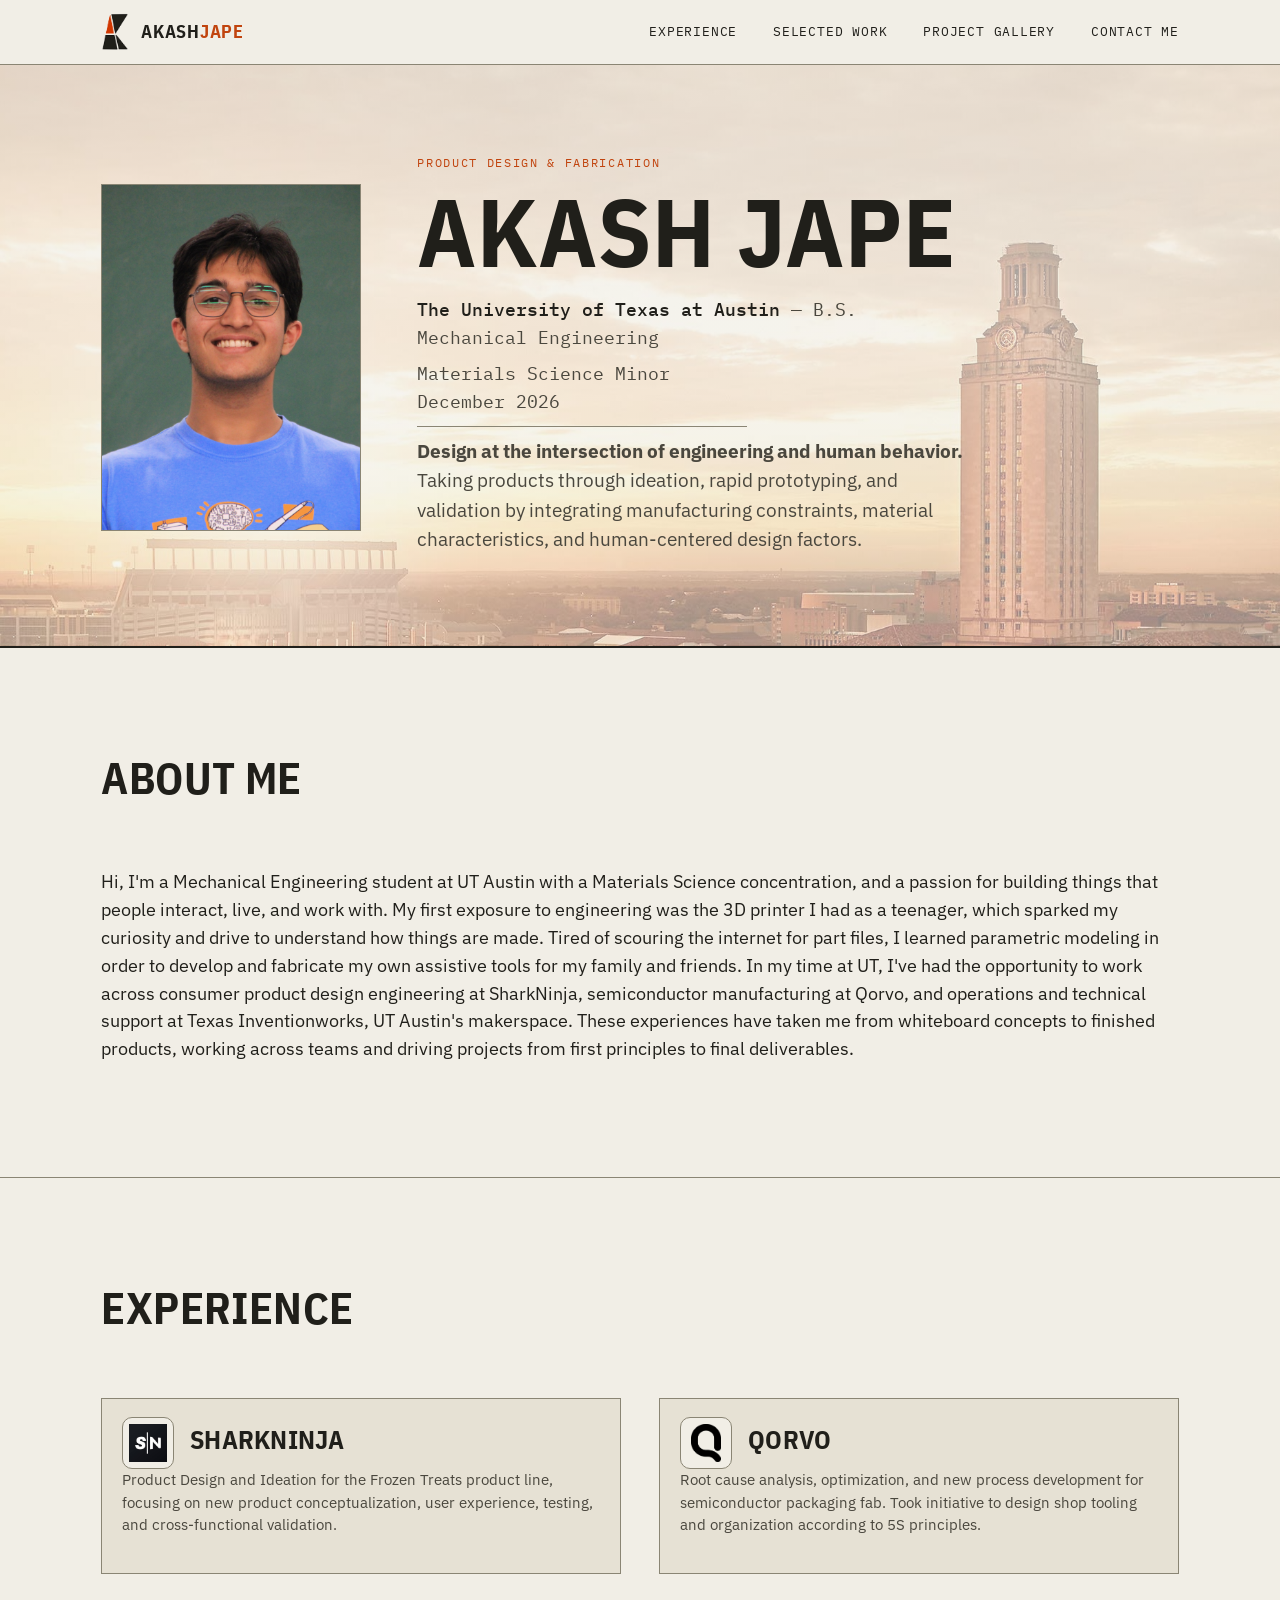
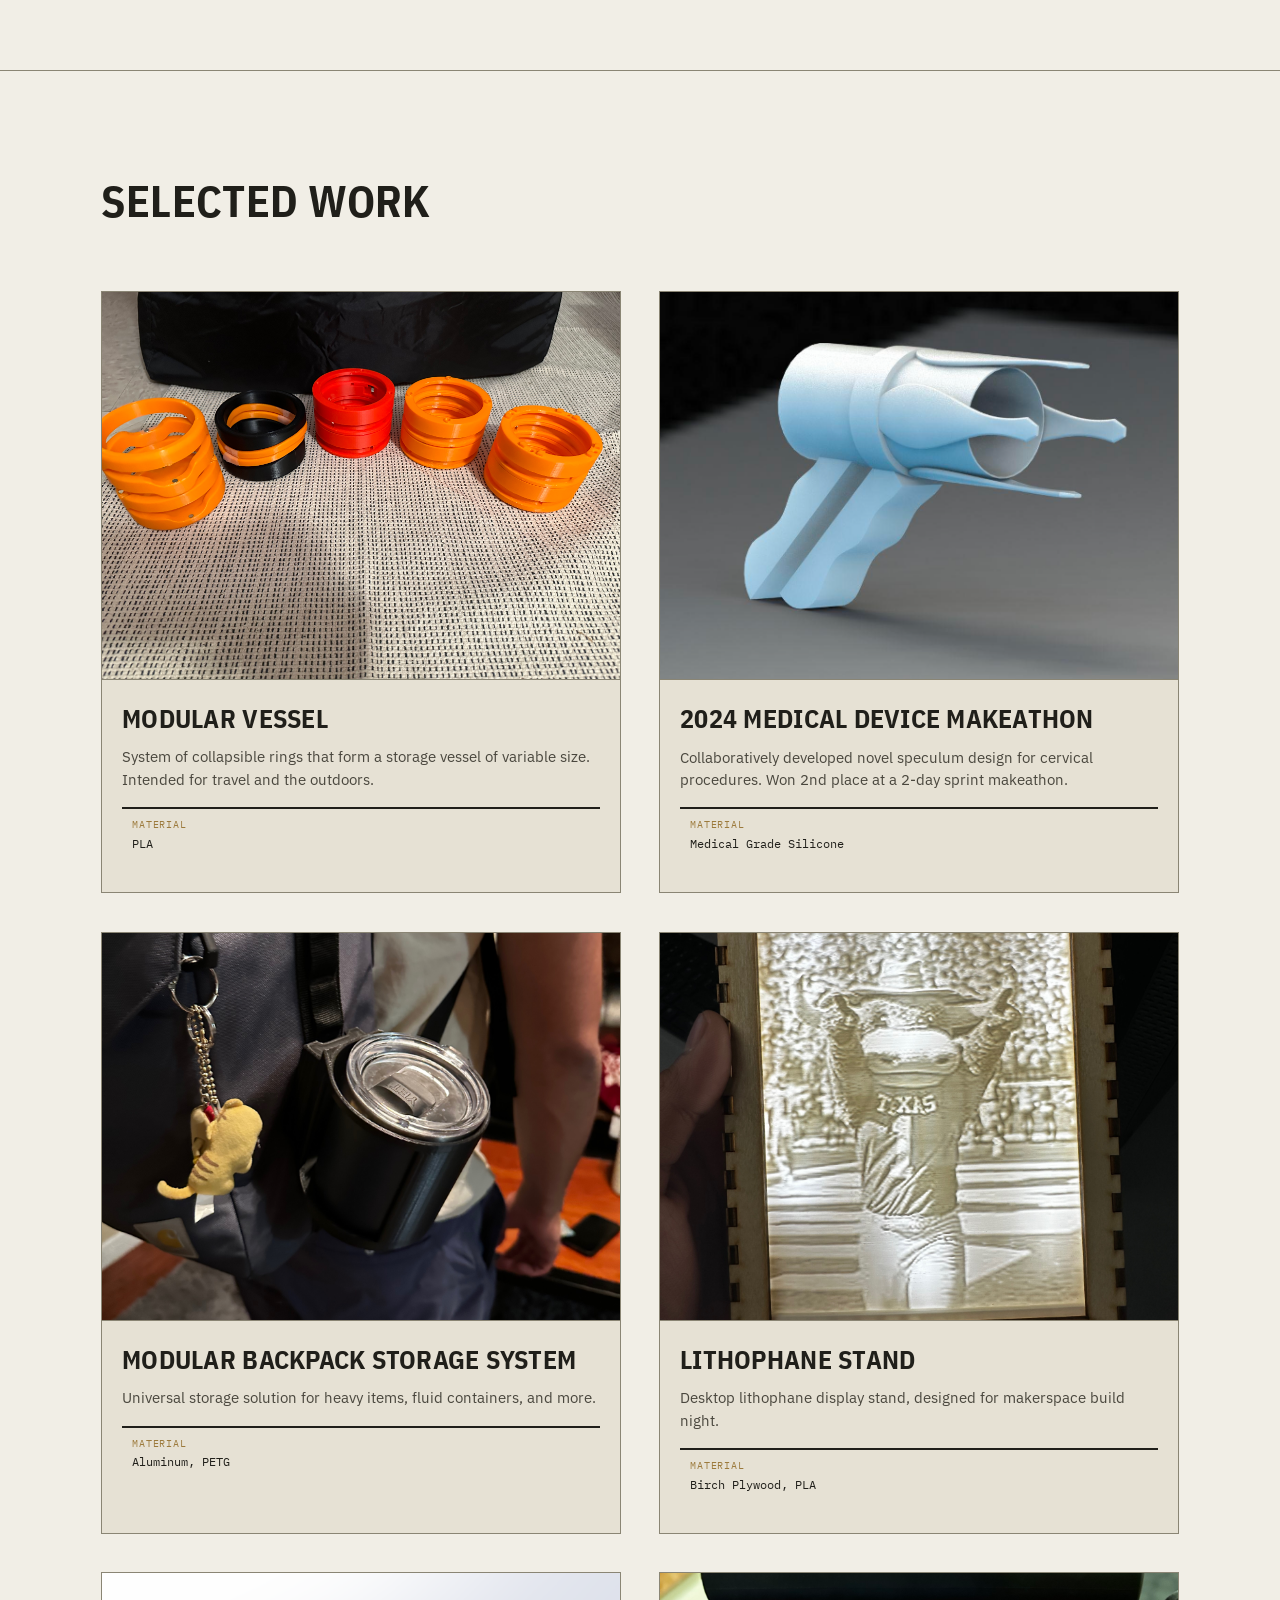
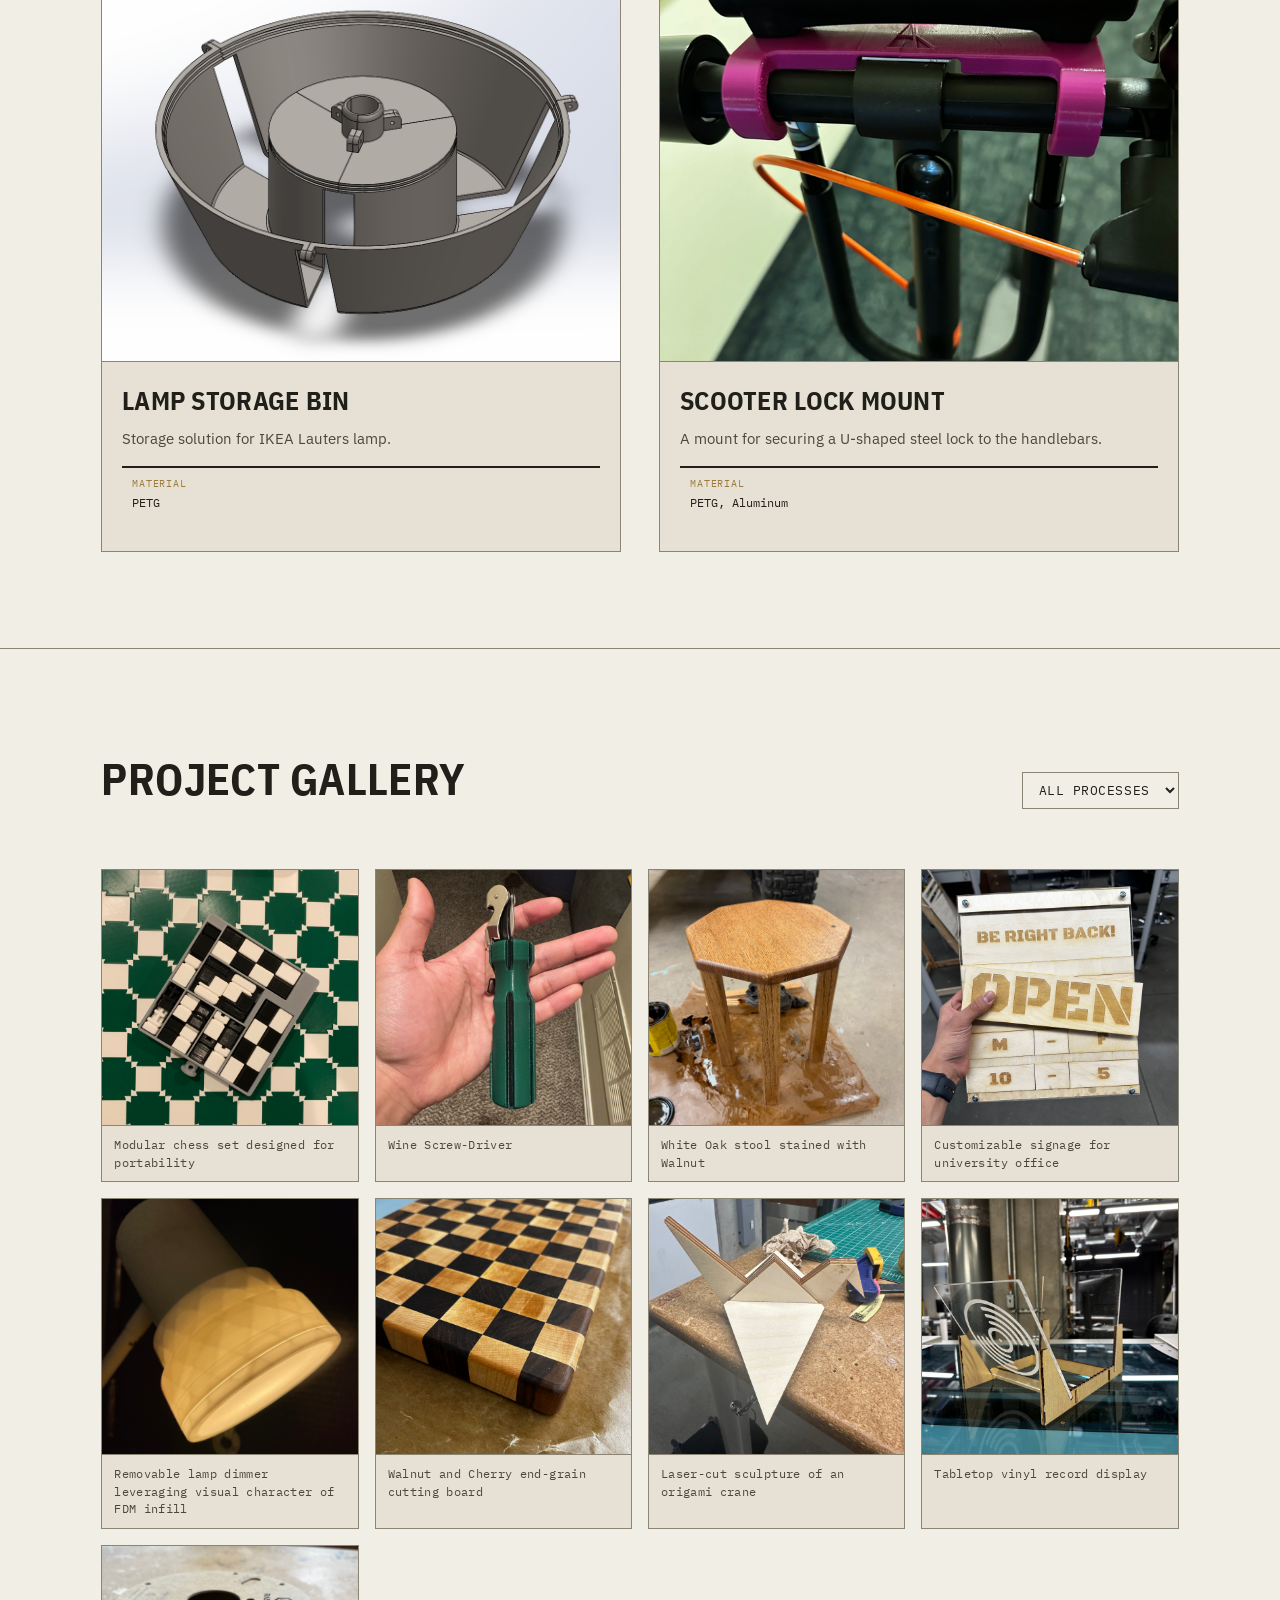
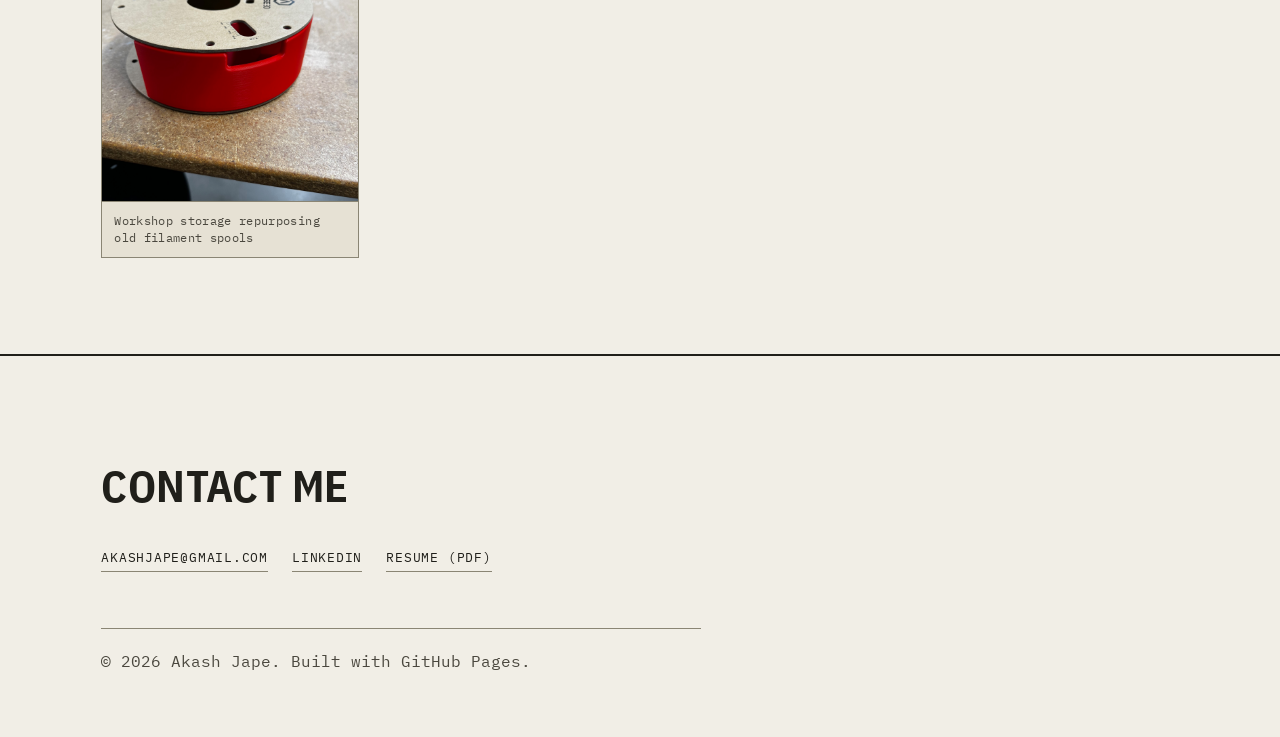
==== commit f0382262: "Add personal logo to nav brand Co-Authored-By: Claude Sonnet 5 <noreply@anthropic.com>" ====
--- a/index.html
+++ b/index.html
@@ -14,7 +14,10 @@
 
 <nav class="site-nav">
   <div class="wrap">
-    <a class="brand" href="index.html">Akash<span>Jape</span></a>
+    <a class="brand-group" href="index.html">
+      <img class="brand-logo" src="assets/personallogo.png" alt="">
+      <span class="brand">Akash<span>Jape</span></span>
+    </a>
     <ul>
       <li><a href="#experience">Experience</a></li>
       <li><a href="#work">Selected Work</a></li>
--- a/css/style.css
+++ b/css/style.css
@@ -96,6 +96,18 @@
   align-items: center;
   justify-content: space-between;
   height: 64px;
+}
+
+.site-nav .brand-group {
+  display: flex;
+  align-items: center;
+  gap: 10px;
+}
+
+.site-nav .brand-logo {
+  height: 40px;
+  width: auto;
+  display: block;
 }
 
 .site-nav .brand {
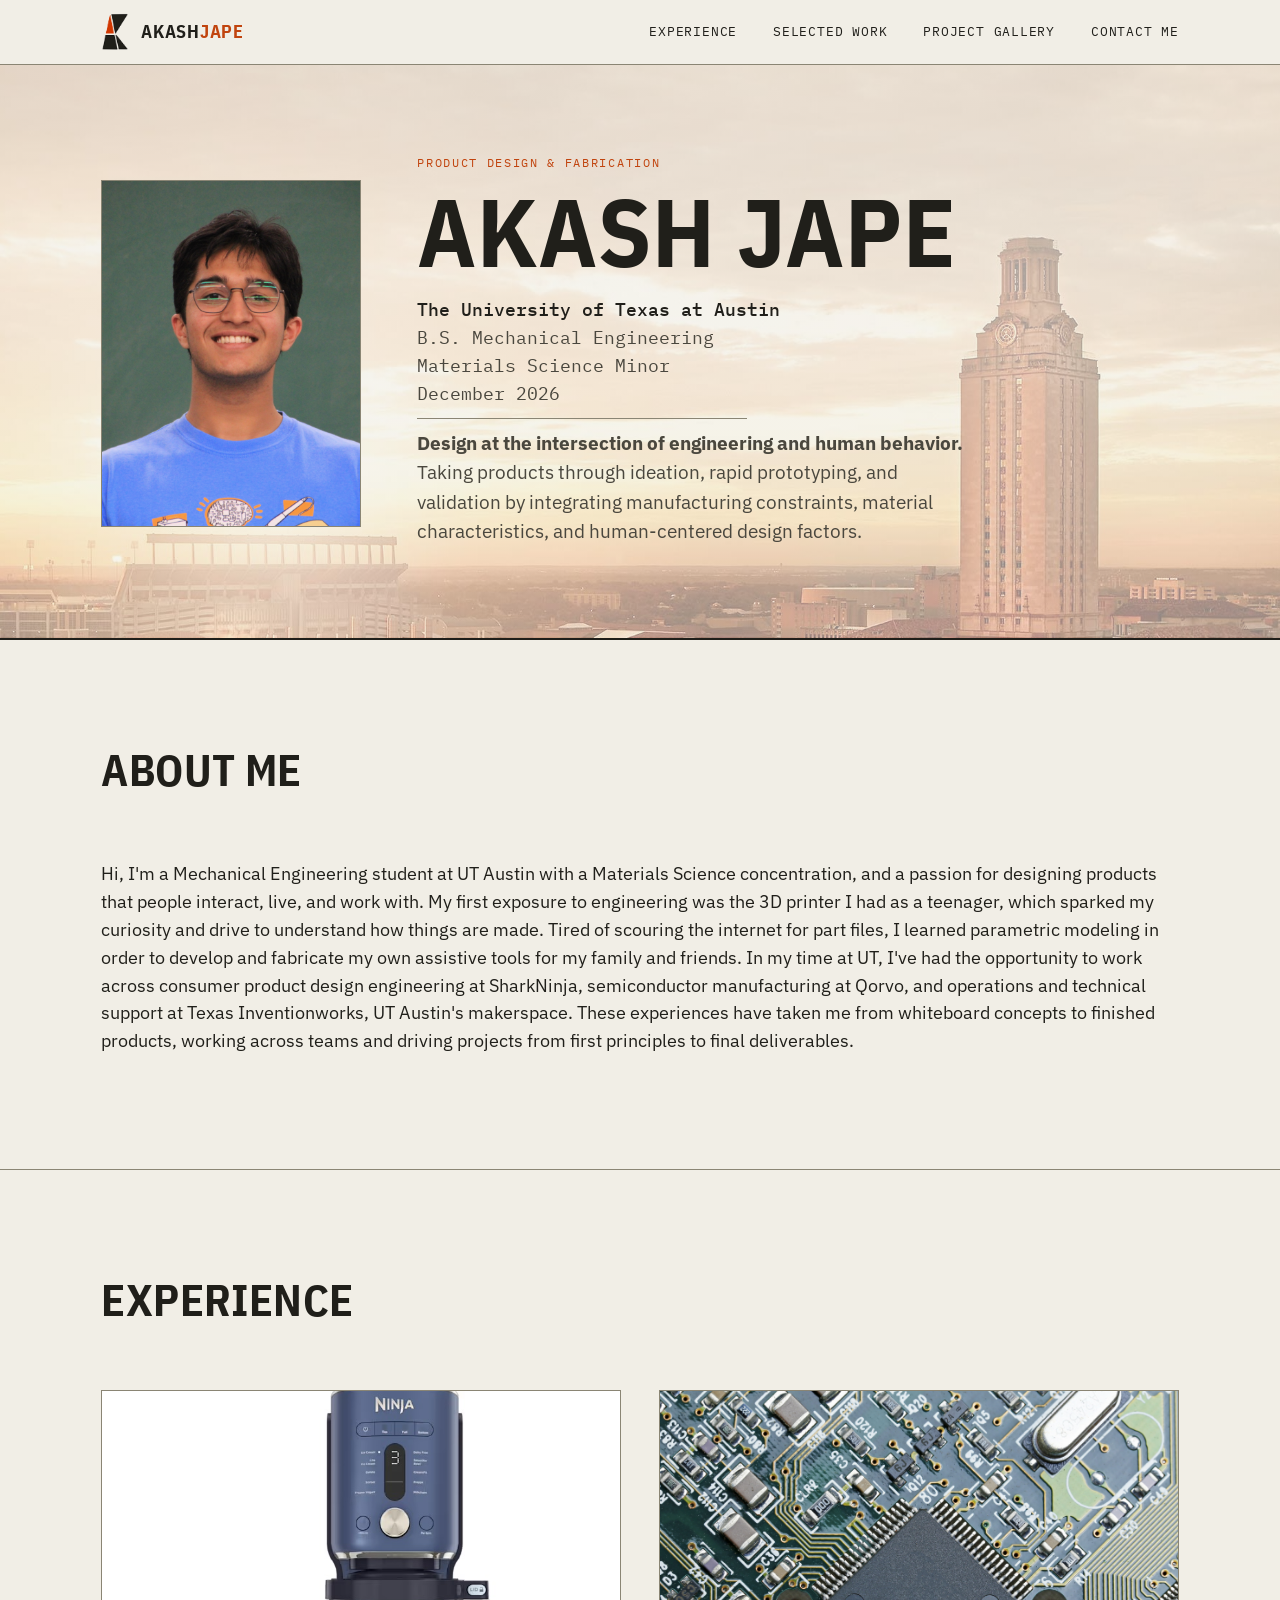
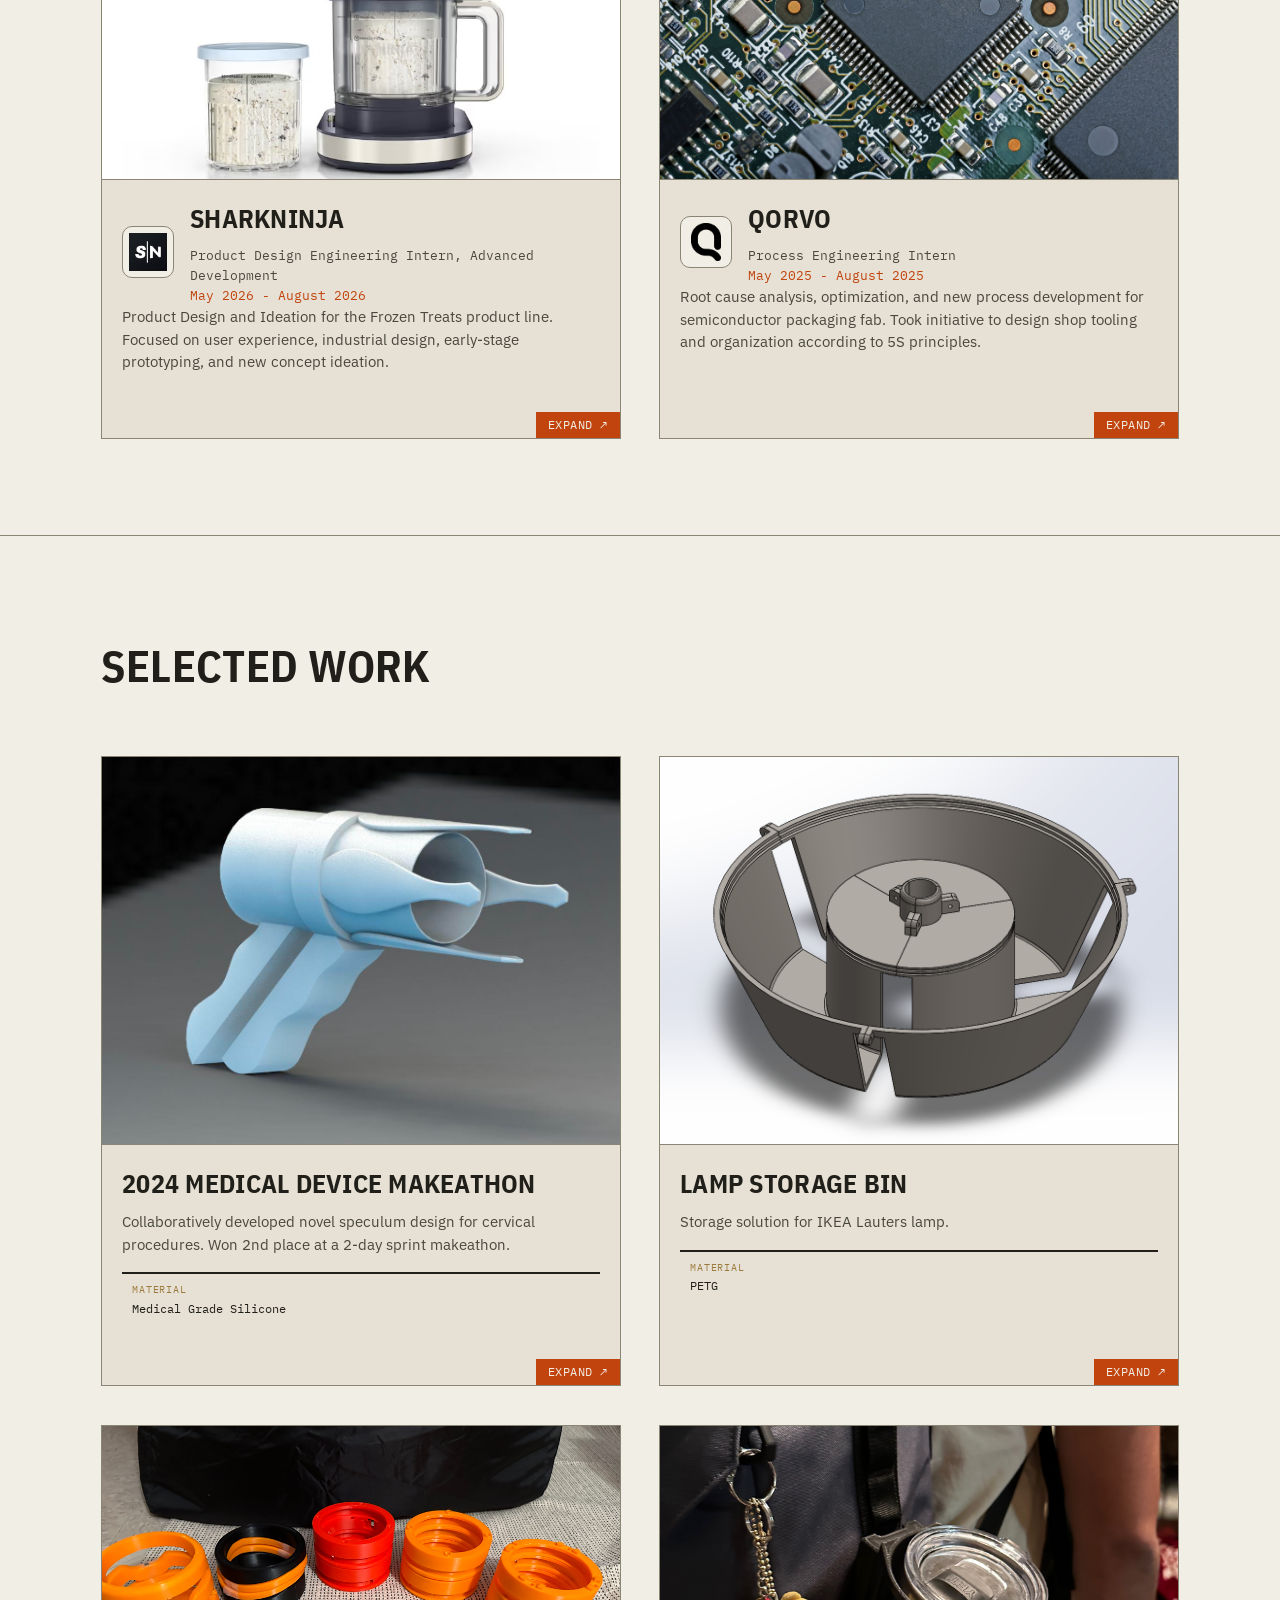
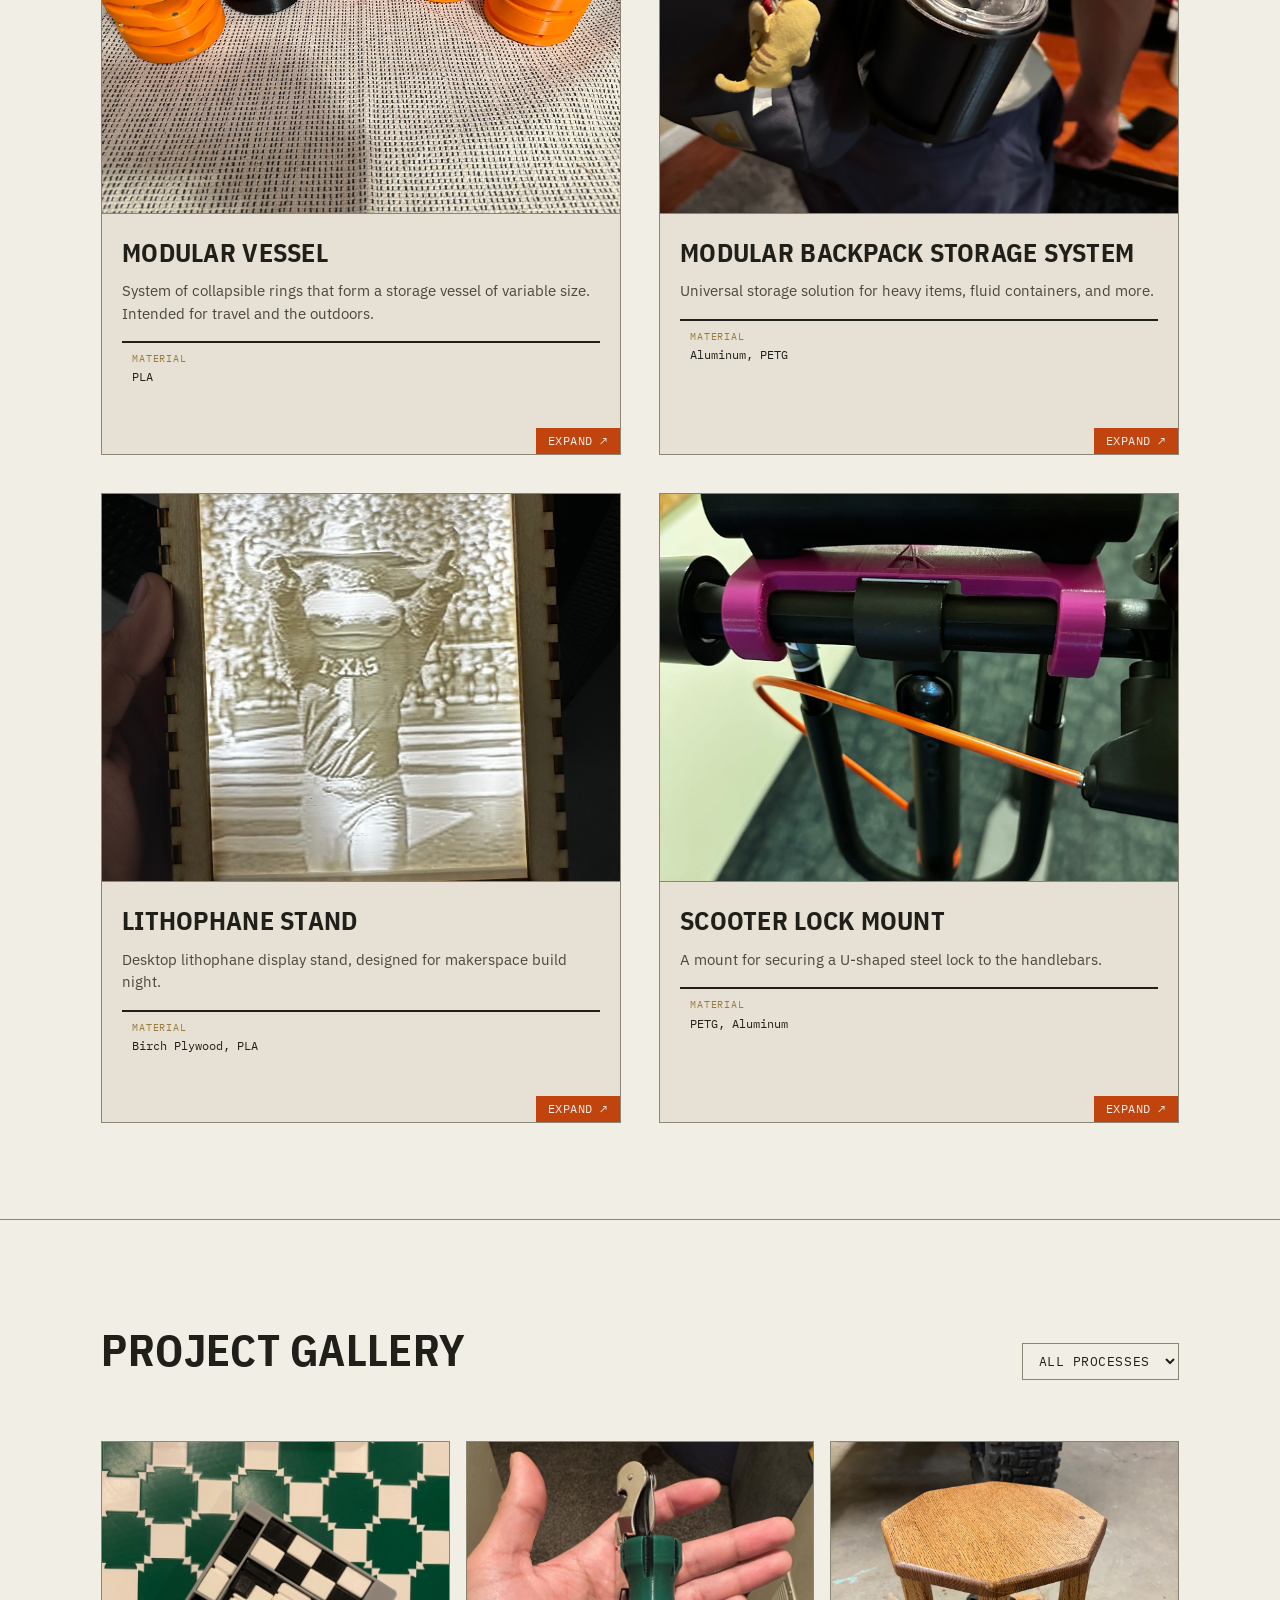
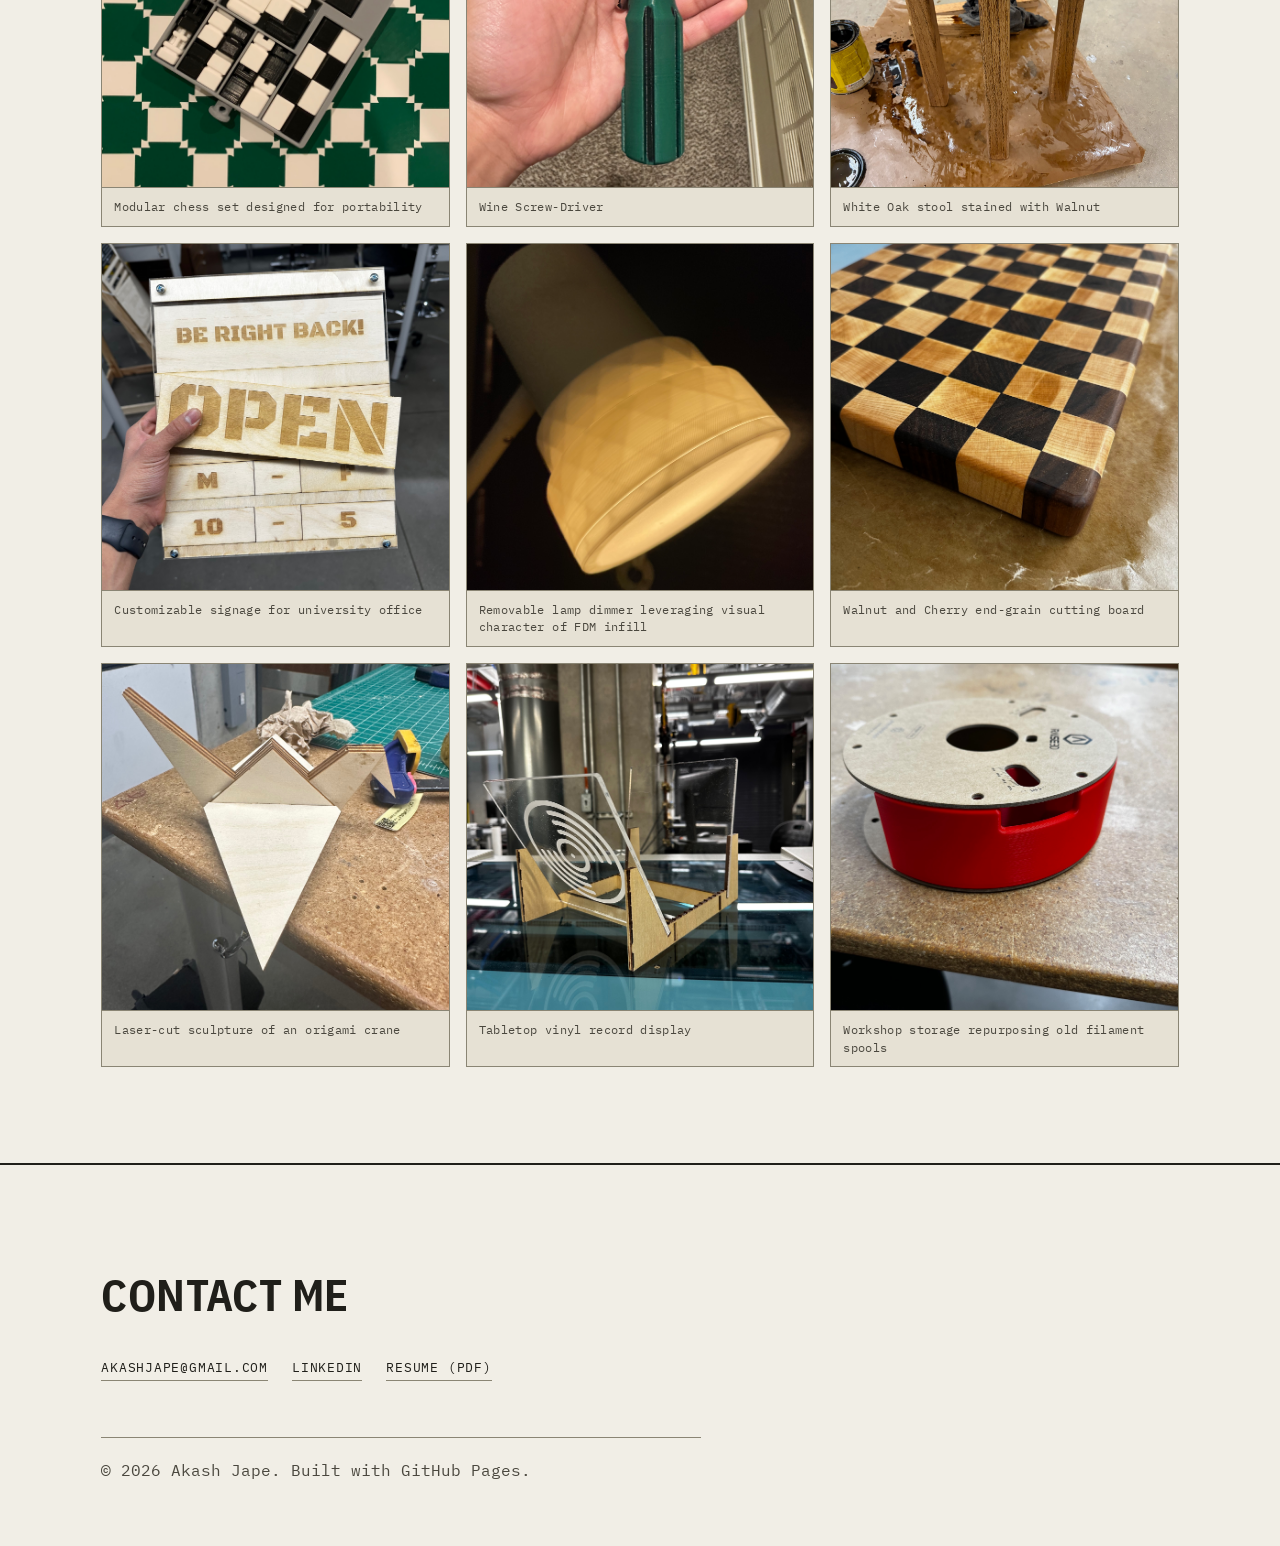
==== commit 6c334380: "Rework experience page layout and cards, add project reordering and tags Adds optional hero images, " ====
--- a/index.html
+++ b/index.html
@@ -36,8 +36,7 @@
       <p class="eyebrow">Product Design &amp; Fabrication</p>
       <h1>Akash Jape</h1>
       <div class="role-line">
-        <span><b>The University of Texas at Austin</b> — B.S. Mechanical Engineering</span>
-        <span>Materials Science Minor<br> December 2026</span>
+        <span><b>The University of Texas at Austin</b><br>B.S. Mechanical Engineering<br>Materials Science Minor<br>December 2026</span>
       </div>
       <hr class="hero-divider">
       <p class="intro">
@@ -58,7 +57,7 @@
         <h2>About Me</h2>
       </div>
       <p class="about-blurb">
-        Hi, I'm a Mechanical Engineering student at UT Austin with a Materials Science concentration, and a passion for building things that people interact, live, and work with. My first exposure to engineering was the 3D printer I had as a teenager, which sparked my curiosity and drive to understand how things are made. Tired of scouring the internet for part files, I learned parametric modeling in order to develop and fabricate my own assistive tools for my family and friends. In my time at UT, I've had the opportunity to work across consumer product design engineering at SharkNinja, semiconductor manufacturing at Qorvo, and operations and technical support at Texas Inventionworks, UT Austin's makerspace. These experiences have taken me from whiteboard concepts to finished products, working across teams and driving projects from first principles to final deliverables.
+        Hi, I'm a Mechanical Engineering student at UT Austin with a Materials Science concentration, and a passion for designing products that people interact, live, and work with. My first exposure to engineering was the 3D printer I had as a teenager, which sparked my curiosity and drive to understand how things are made. Tired of scouring the internet for part files, I learned parametric modeling in order to develop and fabricate my own assistive tools for my family and friends. In my time at UT, I've had the opportunity to work across consumer product design engineering at SharkNinja, semiconductor manufacturing at Qorvo, and operations and technical support at Texas Inventionworks, UT Austin's makerspace. These experiences have taken me from whiteboard concepts to finished products, working across teams and driving projects from first principles to final deliverables.
       </p>
     </div>
   </section>
--- a/css/style.css
+++ b/css/style.css
@@ -296,6 +296,7 @@
 
 .project-card {
   display: block;
+  position: relative;
   border: var(--rule-thin);
   background: var(--color-panel);
   transition: transform 0.18s ease, box-shadow 0.18s ease;
@@ -305,6 +306,27 @@
 .project-card:focus-visible {
   transform: translateY(-3px);
   box-shadow: 6px 6px 0 var(--color-ink);
+}
+
+/* corner flag signaling the card is clickable */
+.project-card::after {
+  content: "Expand ↗";
+  position: absolute;
+  right: 0;
+  bottom: 0;
+  padding: 7px 12px;
+  display: flex;
+  align-items: center;
+  justify-content: center;
+  gap: 4px;
+  background: var(--color-oxide);
+  color: var(--color-paper);
+  font-family: var(--font-mono);
+  font-size: 12px;
+  letter-spacing: 0.04em;
+  text-transform: uppercase;
+  line-height: 1;
+  white-space: nowrap;
 }
 
 .project-card .thumb {
@@ -321,7 +343,7 @@
 }
 
 .project-card .card-body {
-  padding: 18px 20px 20px;
+  padding: 18px 20px 48px;
 }
 
 .project-card h3 {
@@ -436,13 +458,13 @@
   font-size: clamp(22px, 3vw, 30px);
 }
 
-.experience-entry .exp-role {
+.exp-role {
   font-family: var(--font-mono);
   font-size: 13px;
   color: var(--color-ink-soft);
 }
 
-.experience-entry .exp-dates {
+.exp-dates {
   font-family: var(--font-mono);
   font-size: 13px;
   color: var(--color-oxide);
@@ -452,20 +474,58 @@
 .experience-entry .exp-summary {
   padding: 20px 24px 0;
   max-width: 100%;
-  color: var(--color-ink-soft);
-  font-size: 15px;
+  color: var(--color-ink);
+  font-size: 18px;
+}
+
+.experience-entry .exp-summary-row {
+  display: flex;
+  align-items: flex-start;
+  gap: 24px;
+  padding: 20px 24px 0;
+}
+.exp-text-col {
+  display: flex;
+  flex-direction: column;
+  gap: 16px;
+  flex: 1 1 auto;
+  min-width: 0;
+}
+.exp-text-col .exp-summary {
+  padding: 0;
+}
+.exp-hero-image {
+  flex: 0 0 240px;
+  width: 240px;
+}
+.exp-hero-image img,
+.exp-hero-image video {
+  width: 100%;
+  height: auto;
+  display: block;
+  border: var(--rule-thin);
+}
+.exp-text-col .cs-title-block.exp-confidentiality {
+  width: 100%;
+  margin: 0;
+}
+@media (max-width: 720px) {
+  .experience-entry .exp-summary-row { flex-direction: column; }
+  .exp-hero-image { width: 100%; flex-basis: auto; }
 }
 
 .cs-title-block.exp-confidentiality {
   display: block;
-  width: fit-content;
-  max-width: 620px;
+  width: auto;
   margin: 20px 24px 0;
   border: none;
 }
 .cs-title-block.exp-confidentiality .field {
   border: var(--rule-thin);
 }
+.cs-title-block.exp-confidentiality dt {
+  color: var(--color-oxide);
+}
 .cs-title-block.exp-confidentiality dd {
   line-height: 1.6;
 }
@@ -475,6 +535,29 @@
 }
 .exp-projects .cs-block:first-child {
   border-top: none;
+}
+.exp-projects .cs-block {
+  display: flex;
+  flex-direction: column;
+  gap: 12px;
+}
+.exp-projects .cs-block .body-text {
+  max-width: none;
+}
+
+.exp-skills {
+  display: flex;
+  flex-wrap: wrap;
+  gap: 8px;
+}
+.exp-skill {
+  background: var(--color-ink-soft);
+  color: var(--color-paper);
+  font-family: var(--font-mono);
+  font-size: 12px;
+  letter-spacing: 0.04em;
+  text-transform: uppercase;
+  padding: 4px 10px;
 }
 
 /* =========================================================
@@ -498,7 +581,7 @@
 
 .misc-grid {
   display: grid;
-  grid-template-columns: repeat(4, 1fr);
+  grid-template-columns: repeat(3, 1fr);
   gap: 16px;
 }
 
@@ -732,7 +815,7 @@
   max-width: 320px;
 }
 
-/* experience mini-project images: left-justified, with room for a skills list beside them */
+/* experience mini-project images: left-justified, with room for a bullets list beside them */
 .exp-projects .cs-section-images {
   justify-content: flex-start;
 }
@@ -748,15 +831,22 @@
   margin-top: 0;
 }
 
-.exp-skills {
+.exp-bullets {
   flex: 1 1 200px;
   margin: 0;
   padding-left: 1.2em;
   color: var(--color-ink-soft);
   font-size: 15px;
 }
-.exp-skills li {
+.exp-bullets li {
   margin-bottom: 6px;
+}
+.exp-bullets li ul {
+  margin: 4px 0 0;
+  padding-left: 1.2em;
+}
+.exp-bullets li ul li {
+  margin-bottom: 2px;
 }
 
 .cs-nav {
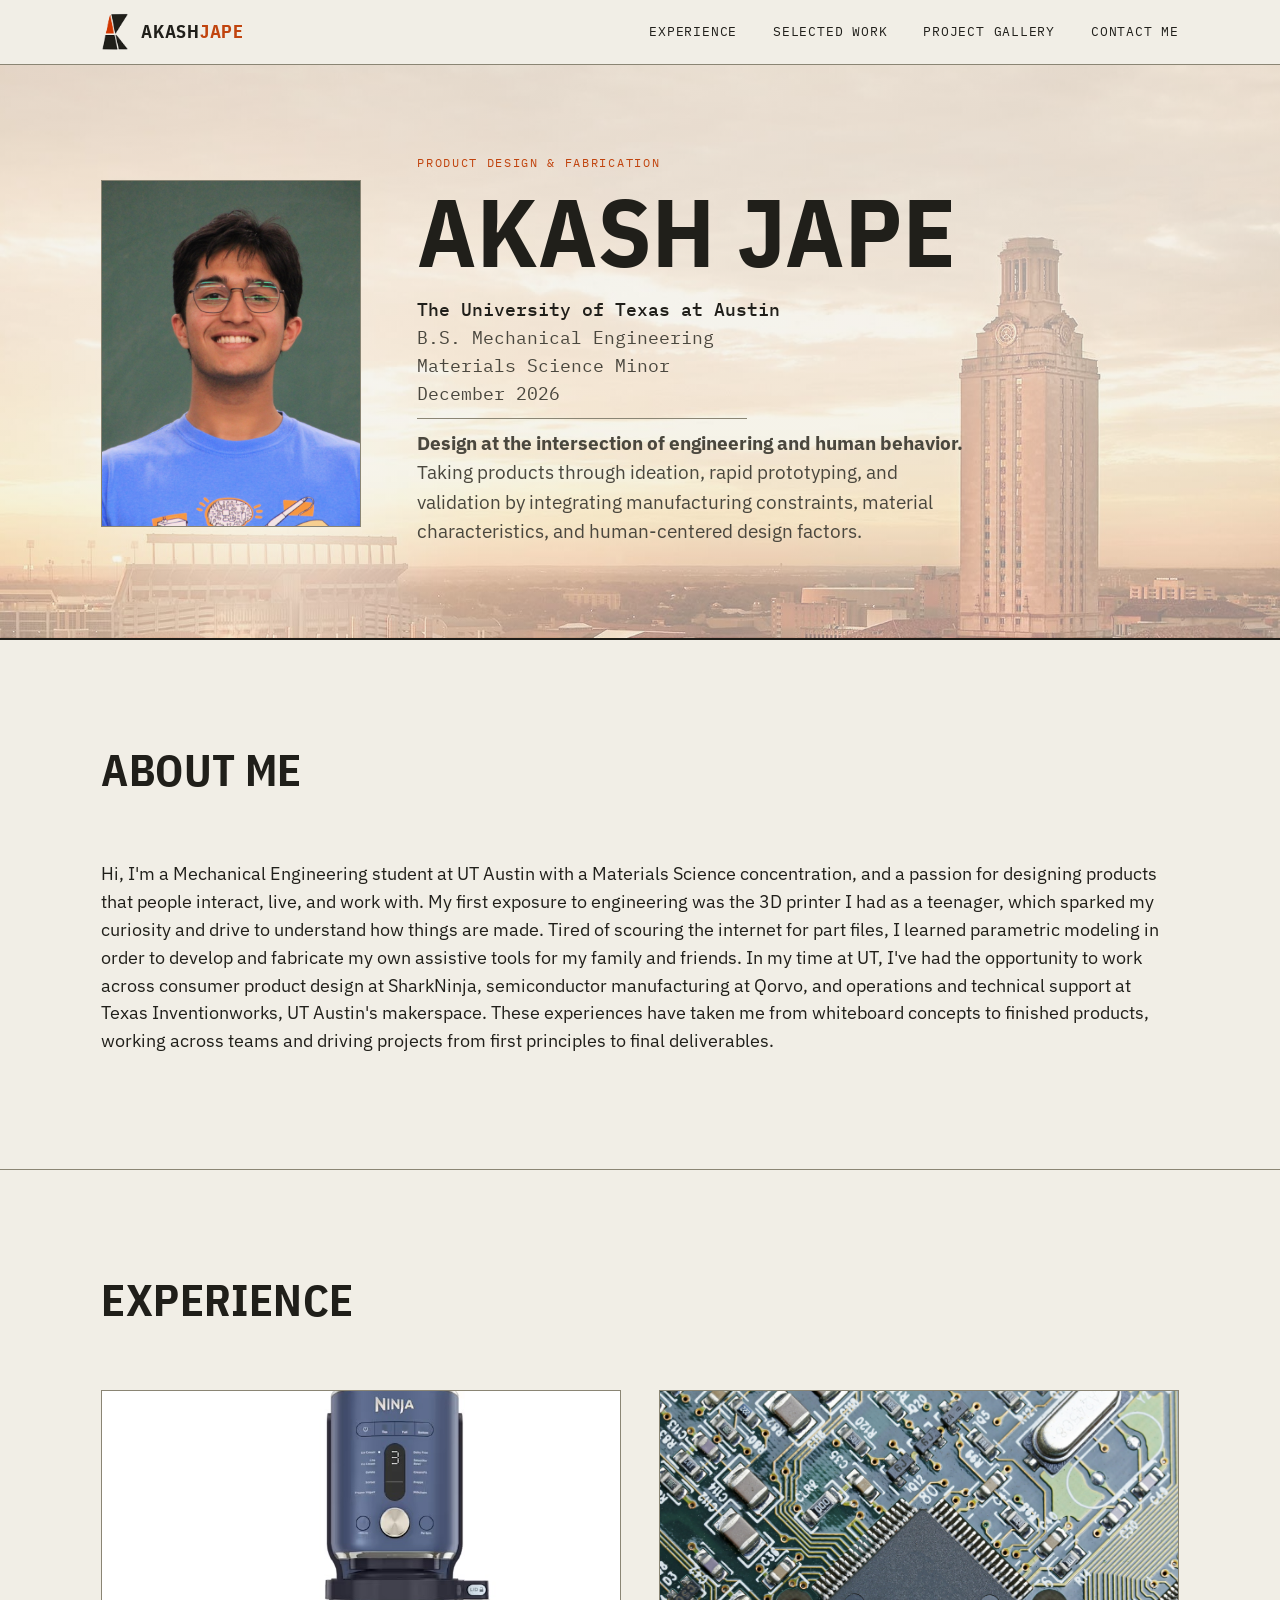
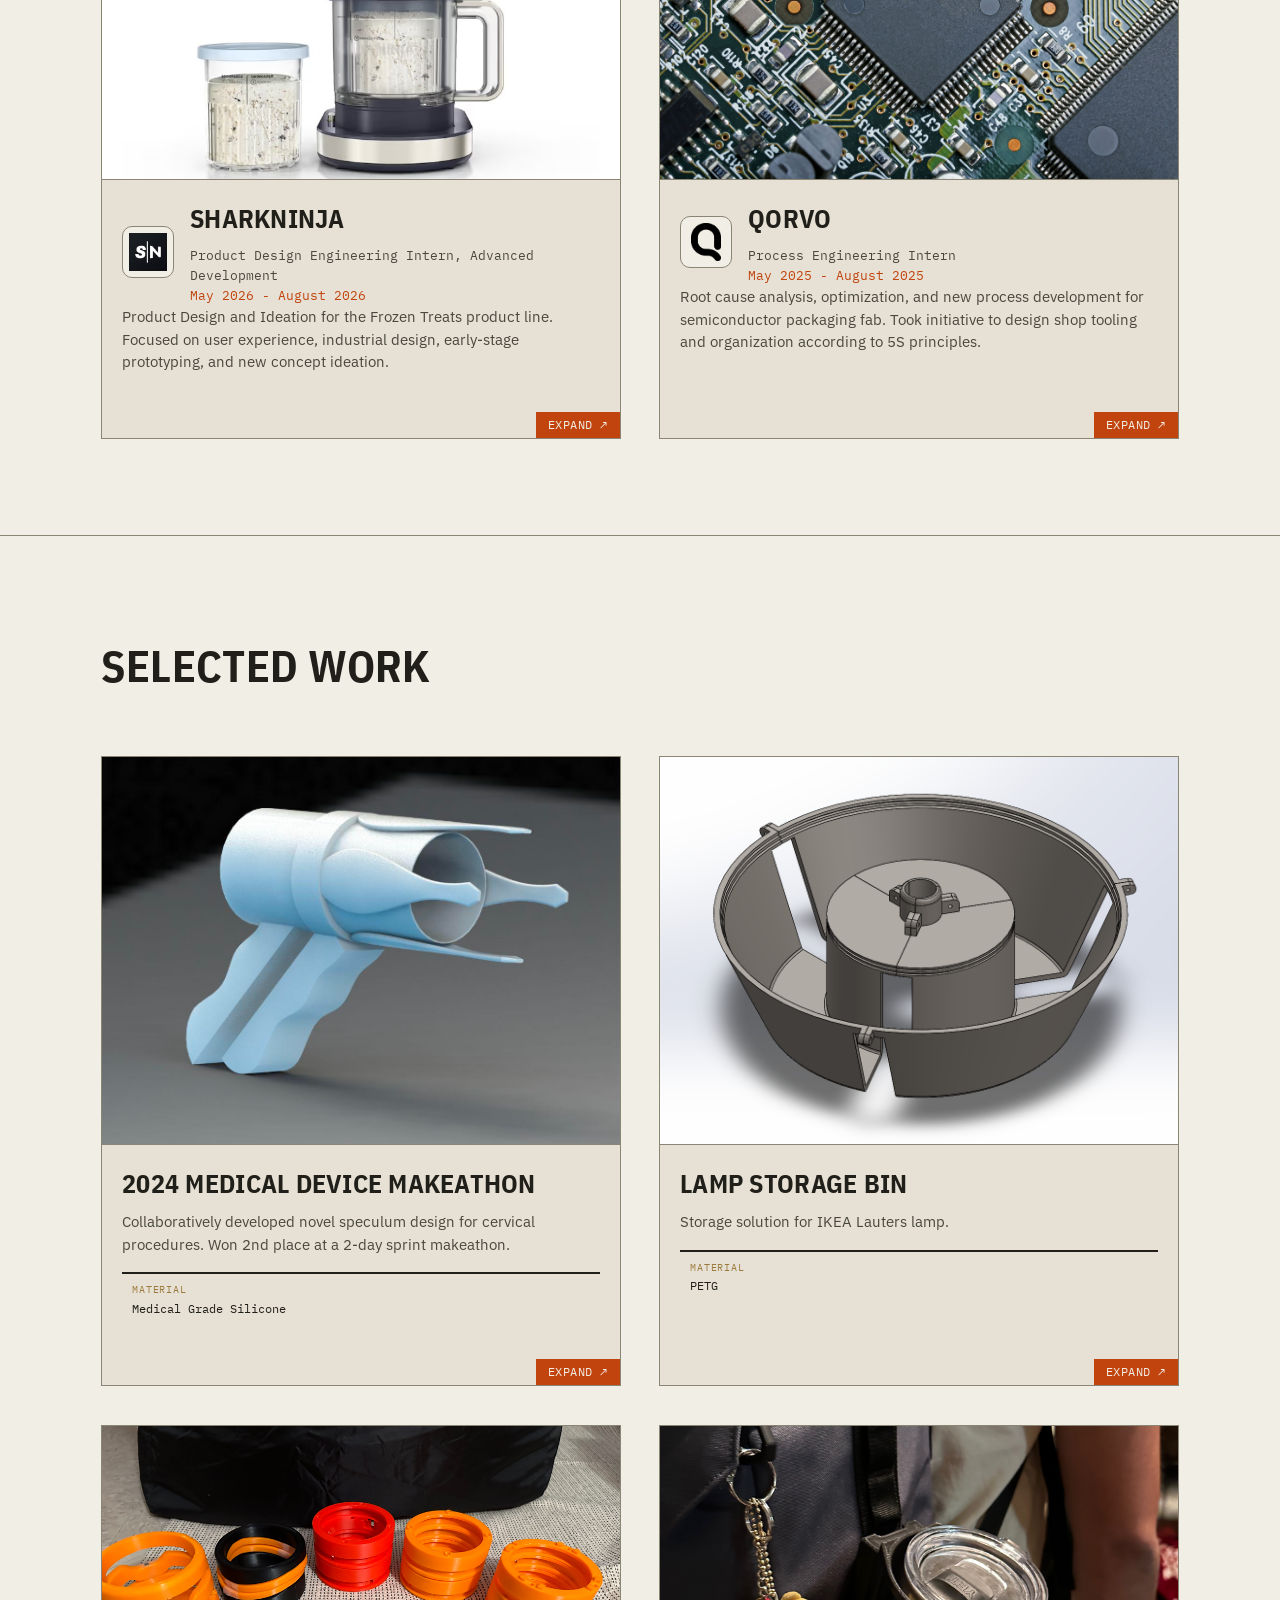
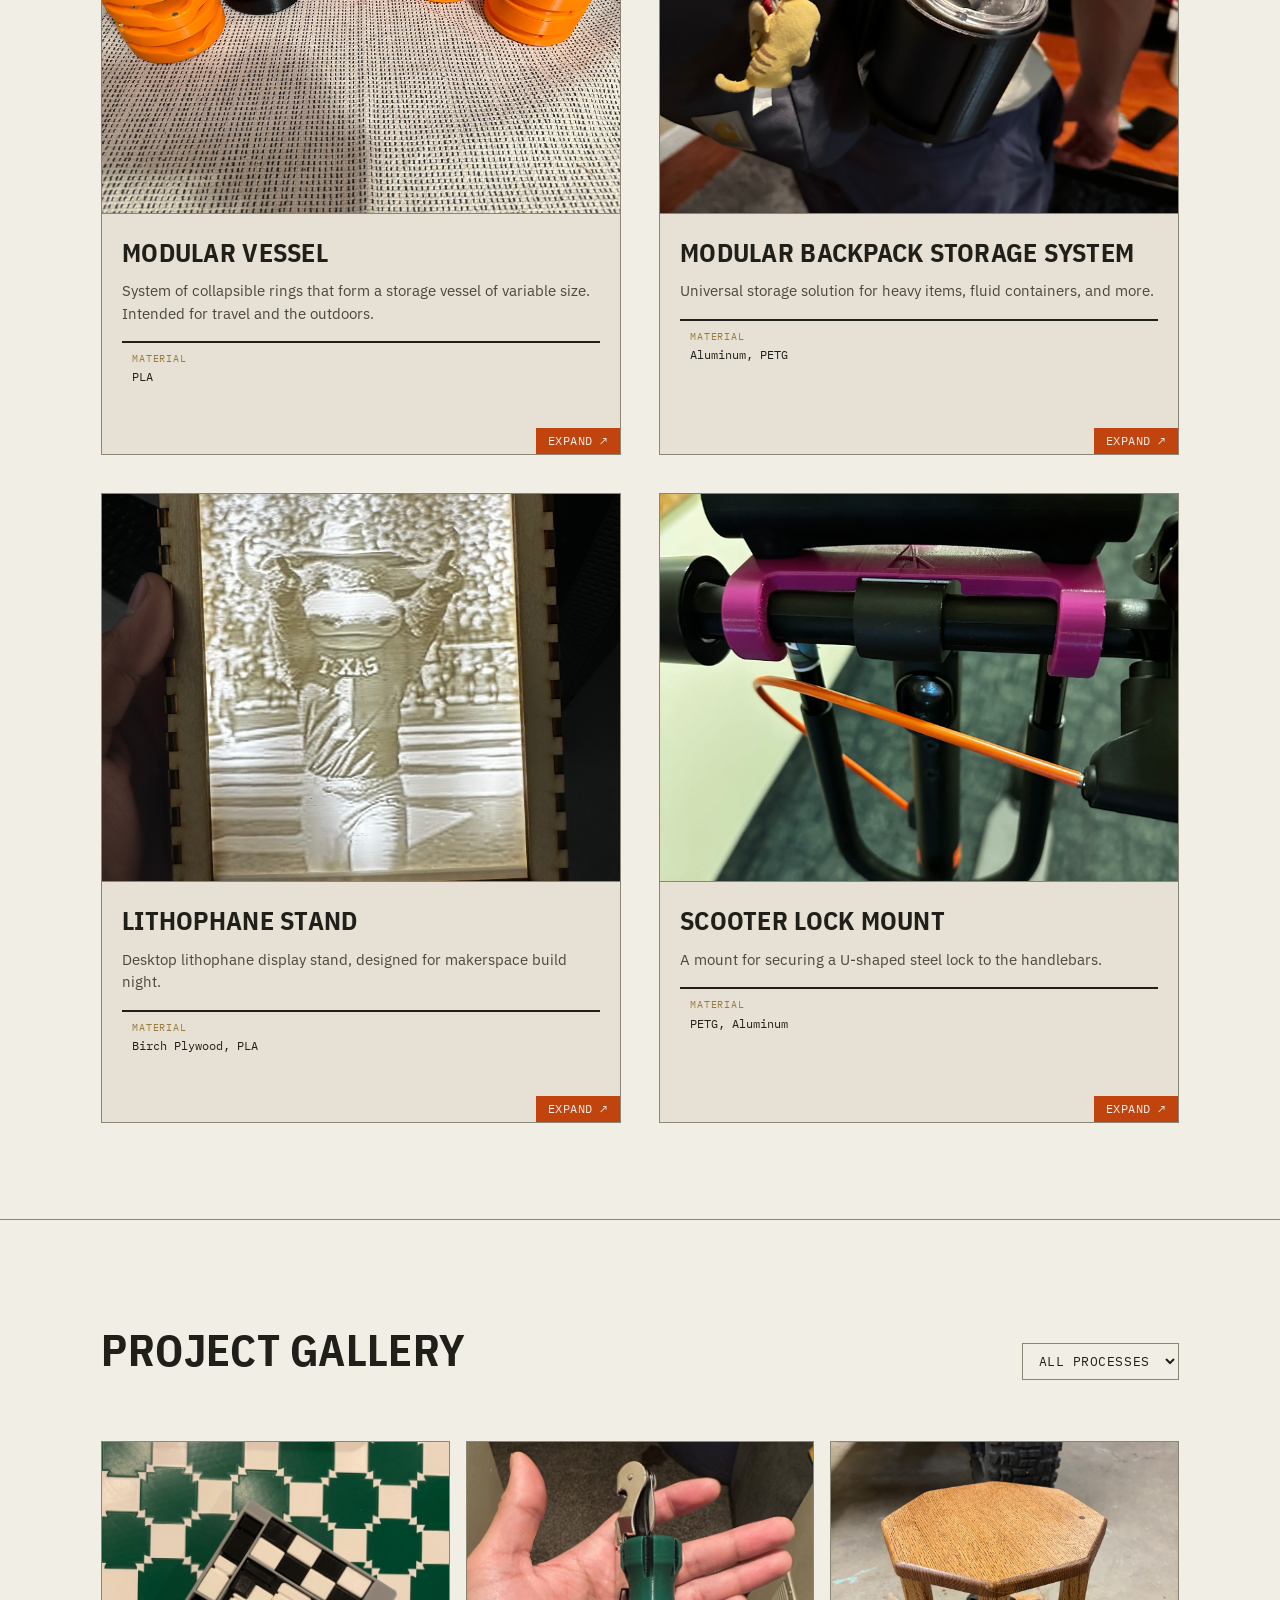
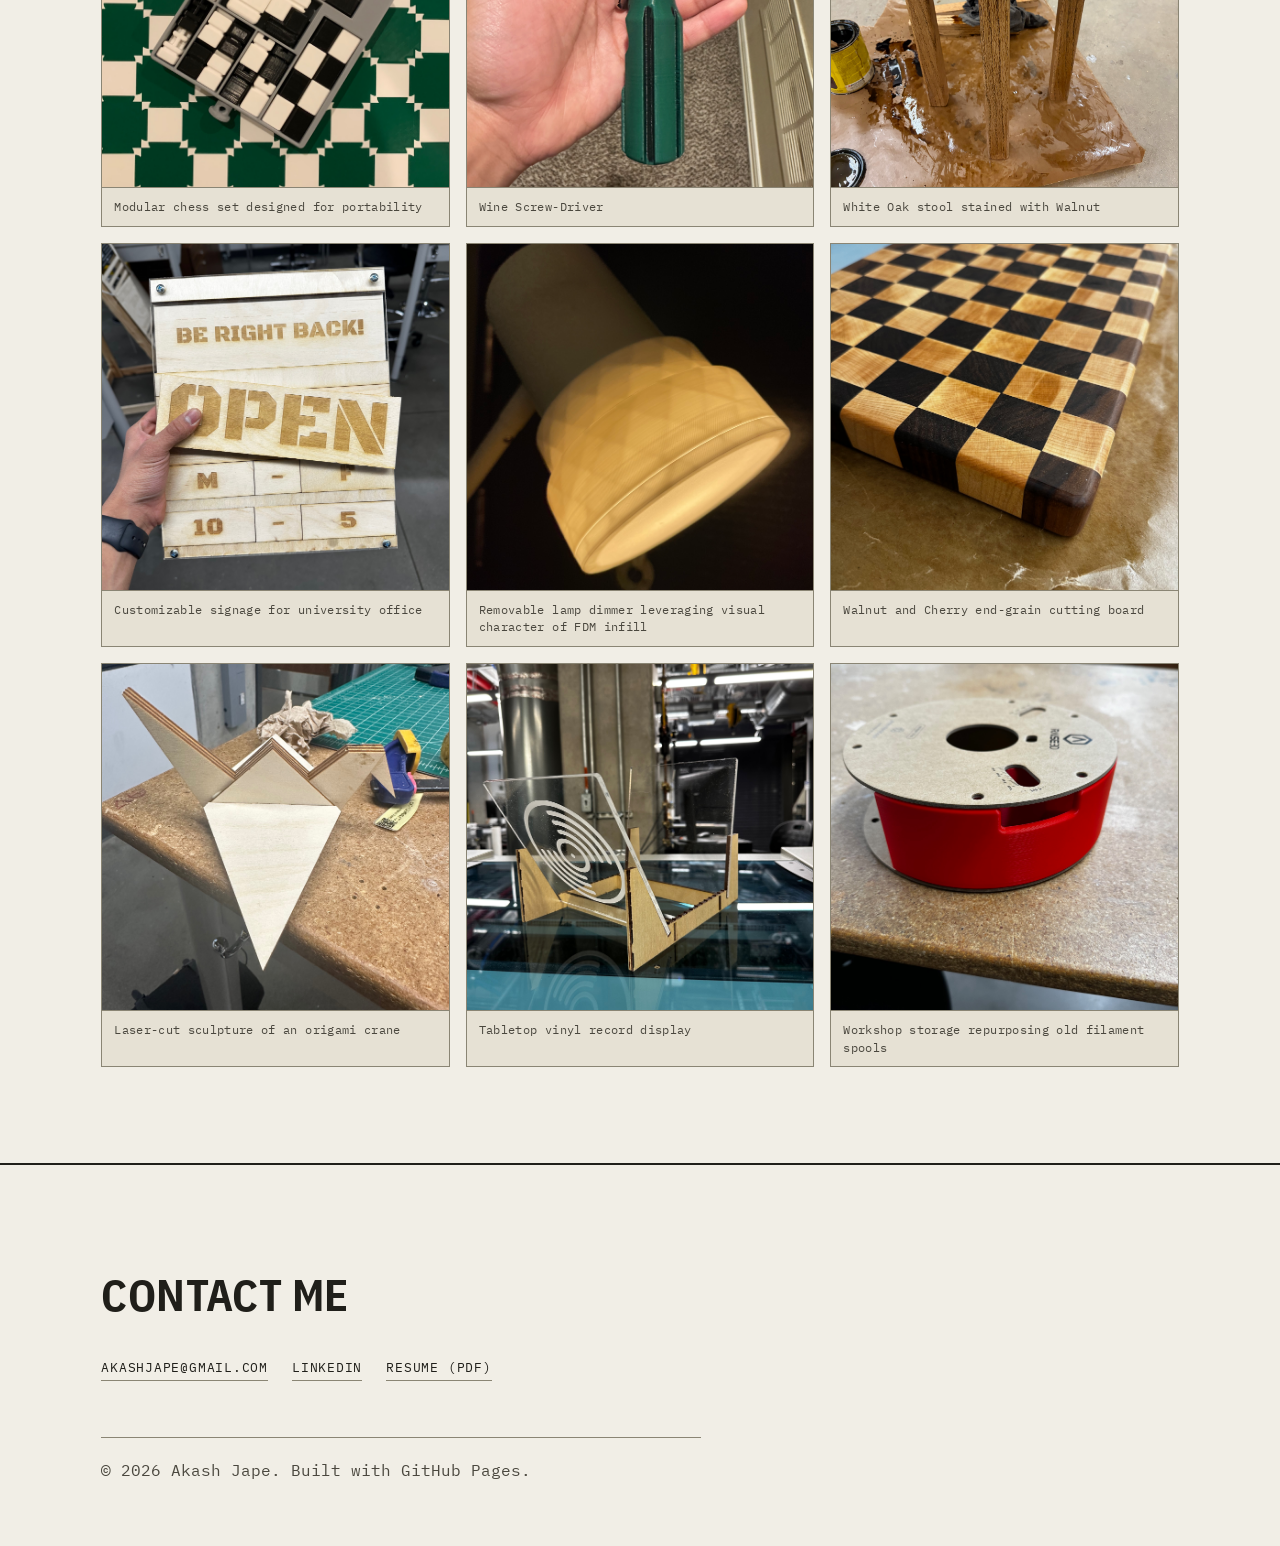
==== commit d174db23: "Diversify experience project skill tags, tweak About Me copy, update resume Trims and differentiates" ====
--- a/index.html
+++ b/index.html
@@ -57,7 +57,7 @@
         <h2>About Me</h2>
       </div>
       <p class="about-blurb">
-        Hi, I'm a Mechanical Engineering student at UT Austin with a Materials Science concentration, and a passion for designing products that people interact, live, and work with. My first exposure to engineering was the 3D printer I had as a teenager, which sparked my curiosity and drive to understand how things are made. Tired of scouring the internet for part files, I learned parametric modeling in order to develop and fabricate my own assistive tools for my family and friends. In my time at UT, I've had the opportunity to work across consumer product design engineering at SharkNinja, semiconductor manufacturing at Qorvo, and operations and technical support at Texas Inventionworks, UT Austin's makerspace. These experiences have taken me from whiteboard concepts to finished products, working across teams and driving projects from first principles to final deliverables.
+        Hi, I'm a Mechanical Engineering student at UT Austin with a Materials Science concentration, and a passion for designing products that people interact, live, and work with. My first exposure to engineering was the 3D printer I had as a teenager, which sparked my curiosity and drive to understand how things are made. Tired of scouring the internet for part files, I learned parametric modeling in order to develop and fabricate my own assistive tools for my family and friends. In my time at UT, I've had the opportunity to work across consumer product design at SharkNinja, semiconductor manufacturing at Qorvo, and operations and technical support at Texas Inventionworks, UT Austin's makerspace. These experiences have taken me from whiteboard concepts to finished products, working across teams and driving projects from first principles to final deliverables.
       </p>
     </div>
   </section>
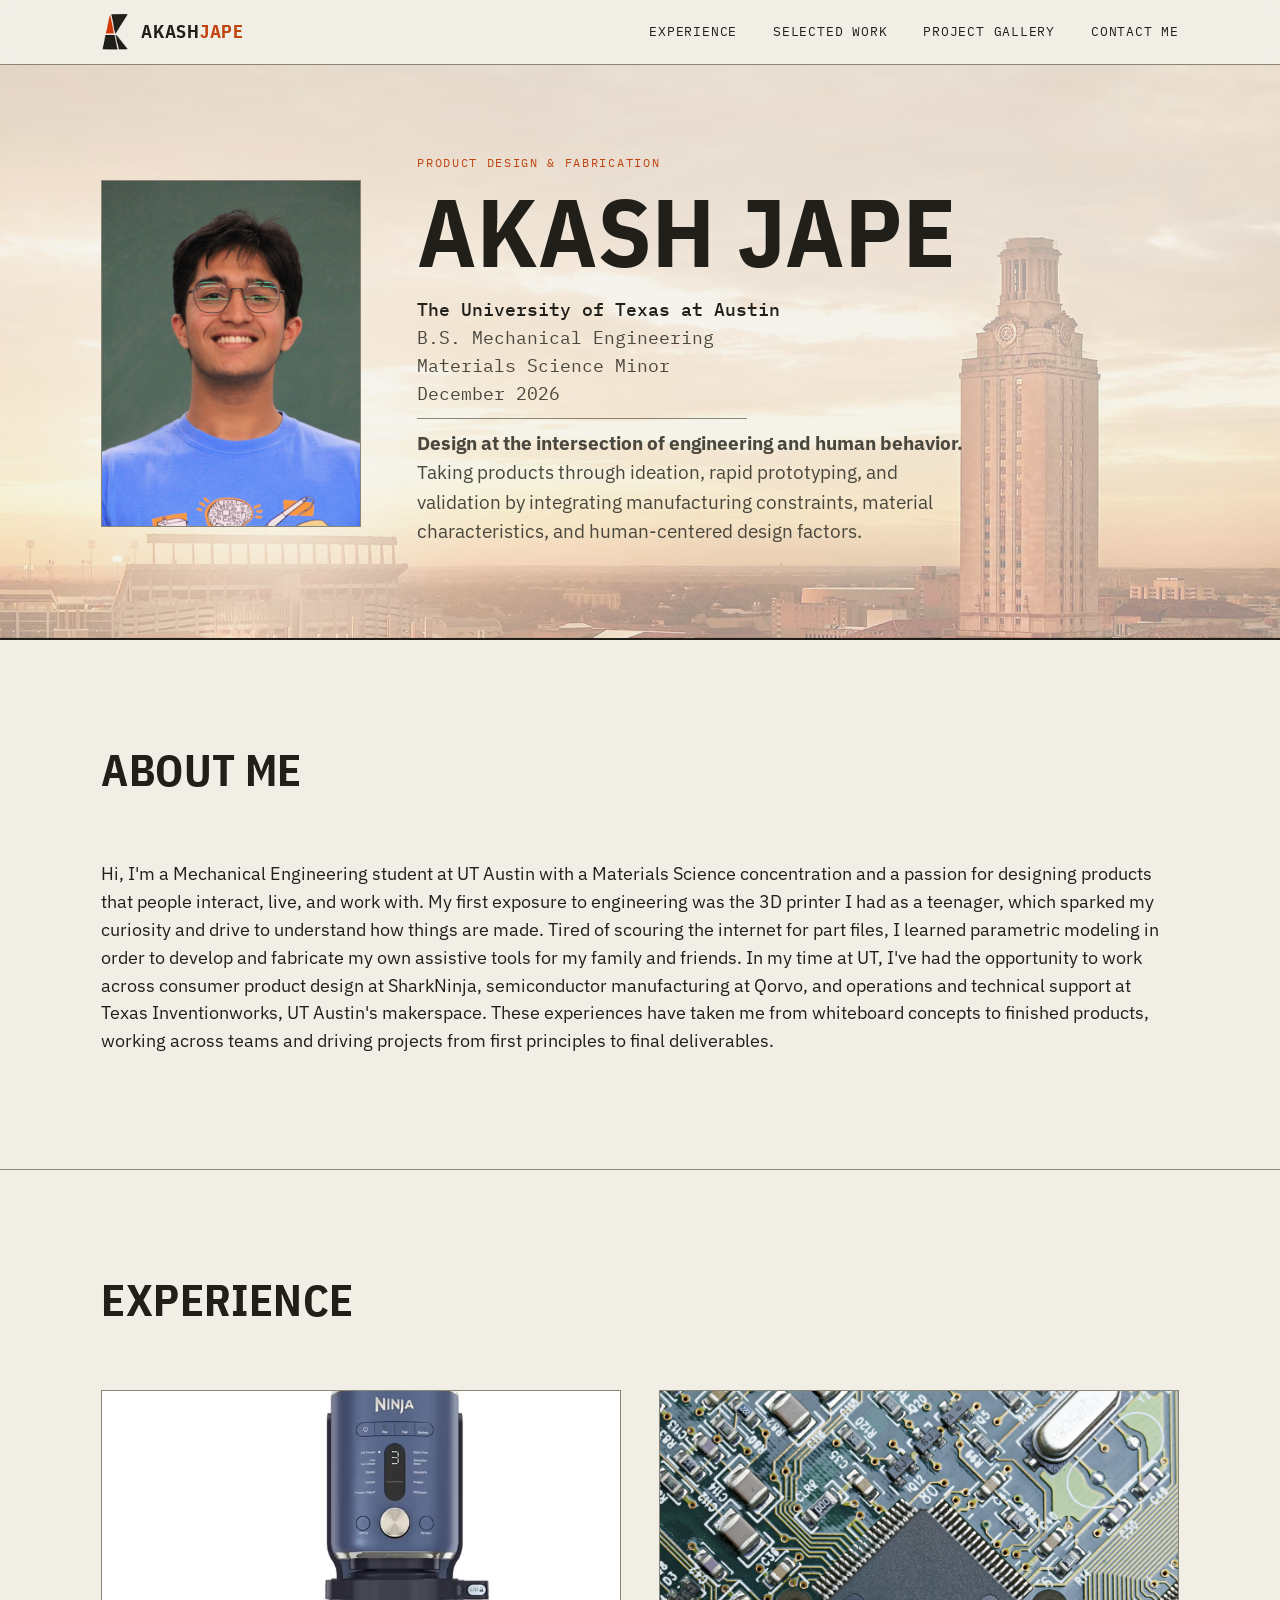
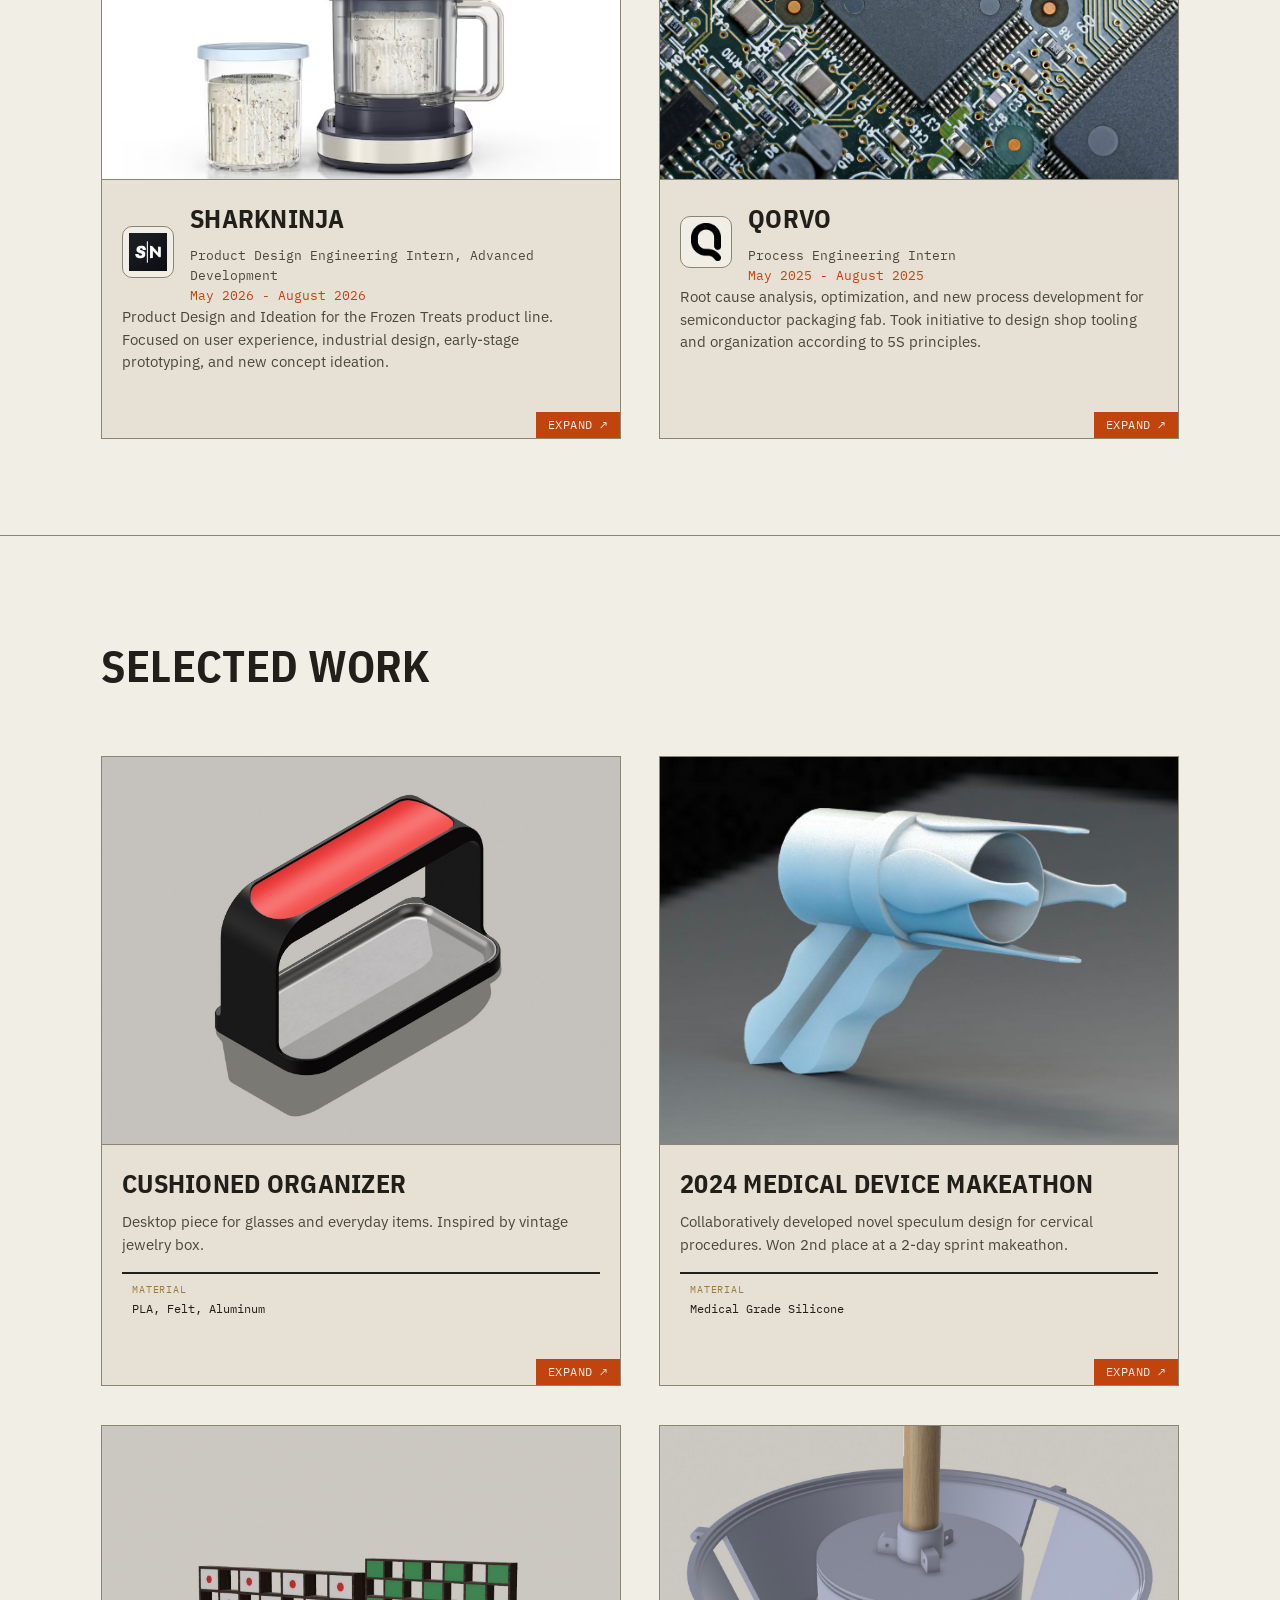
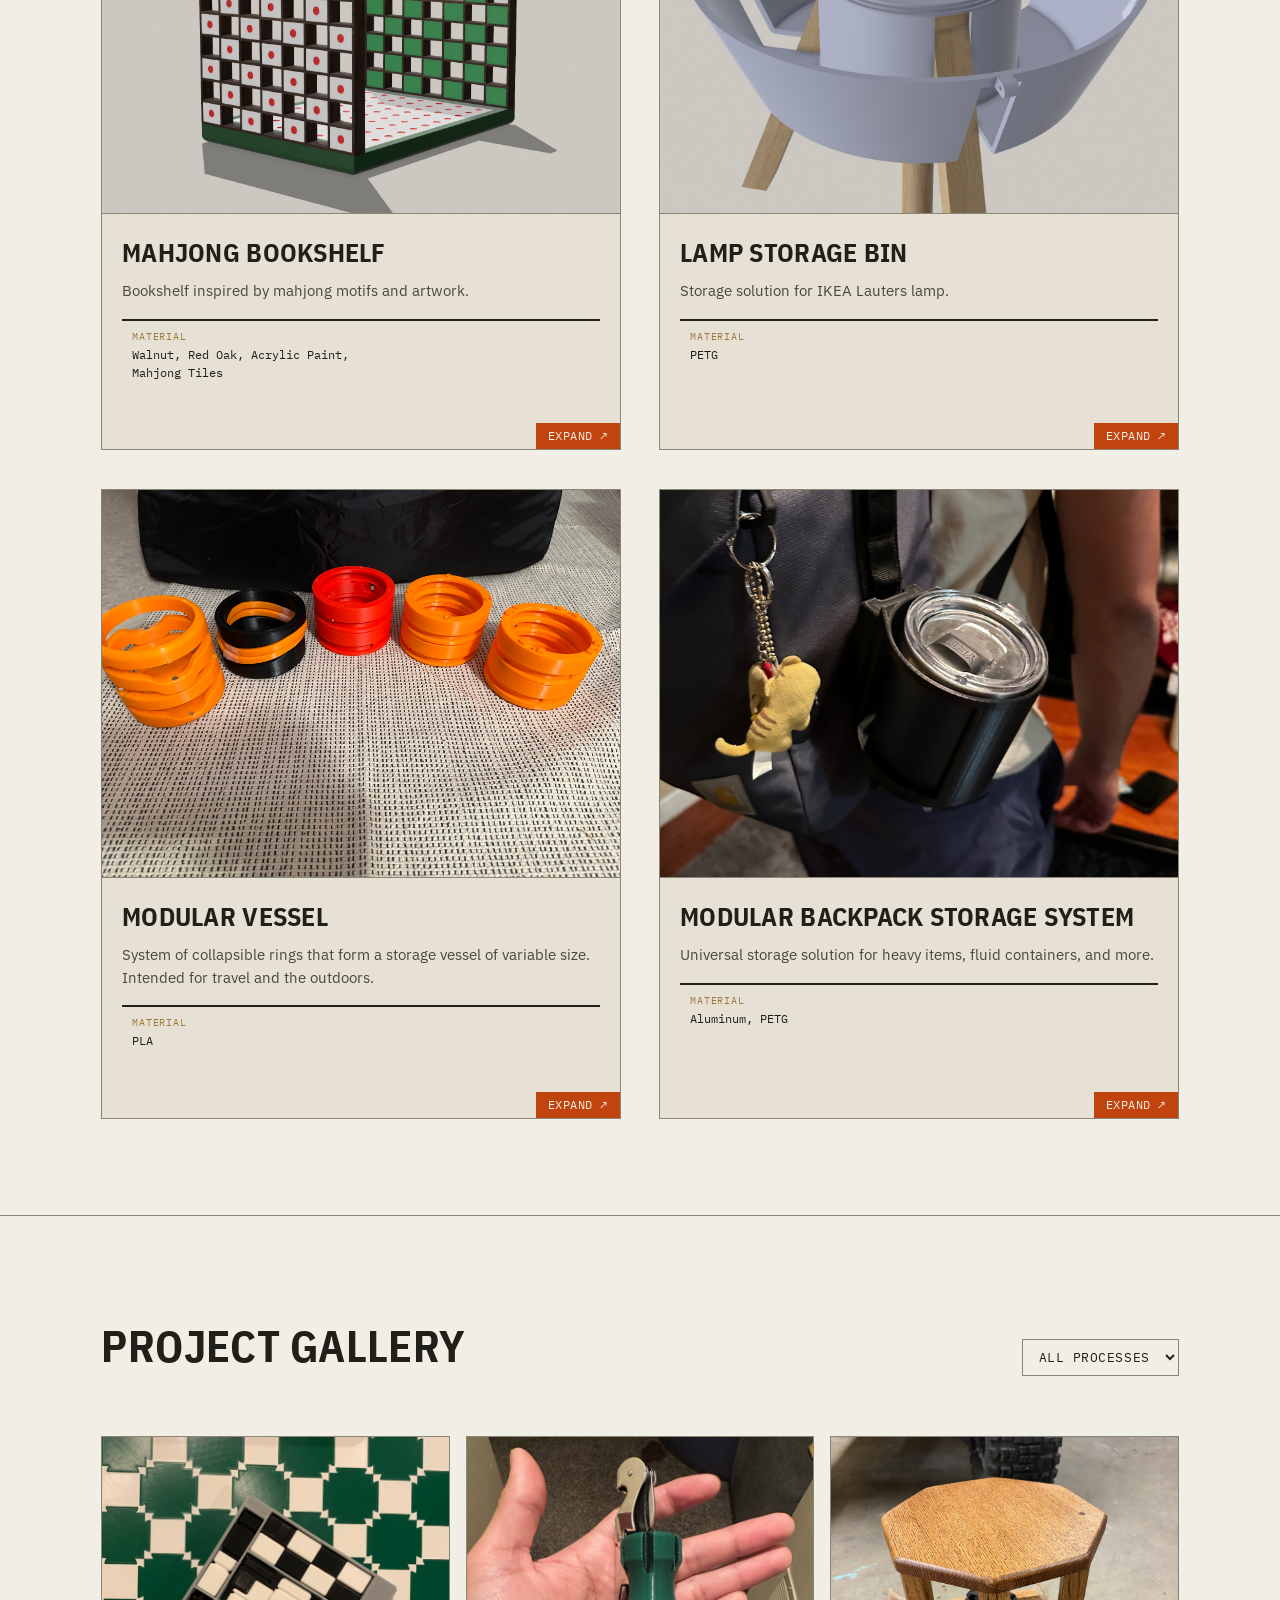
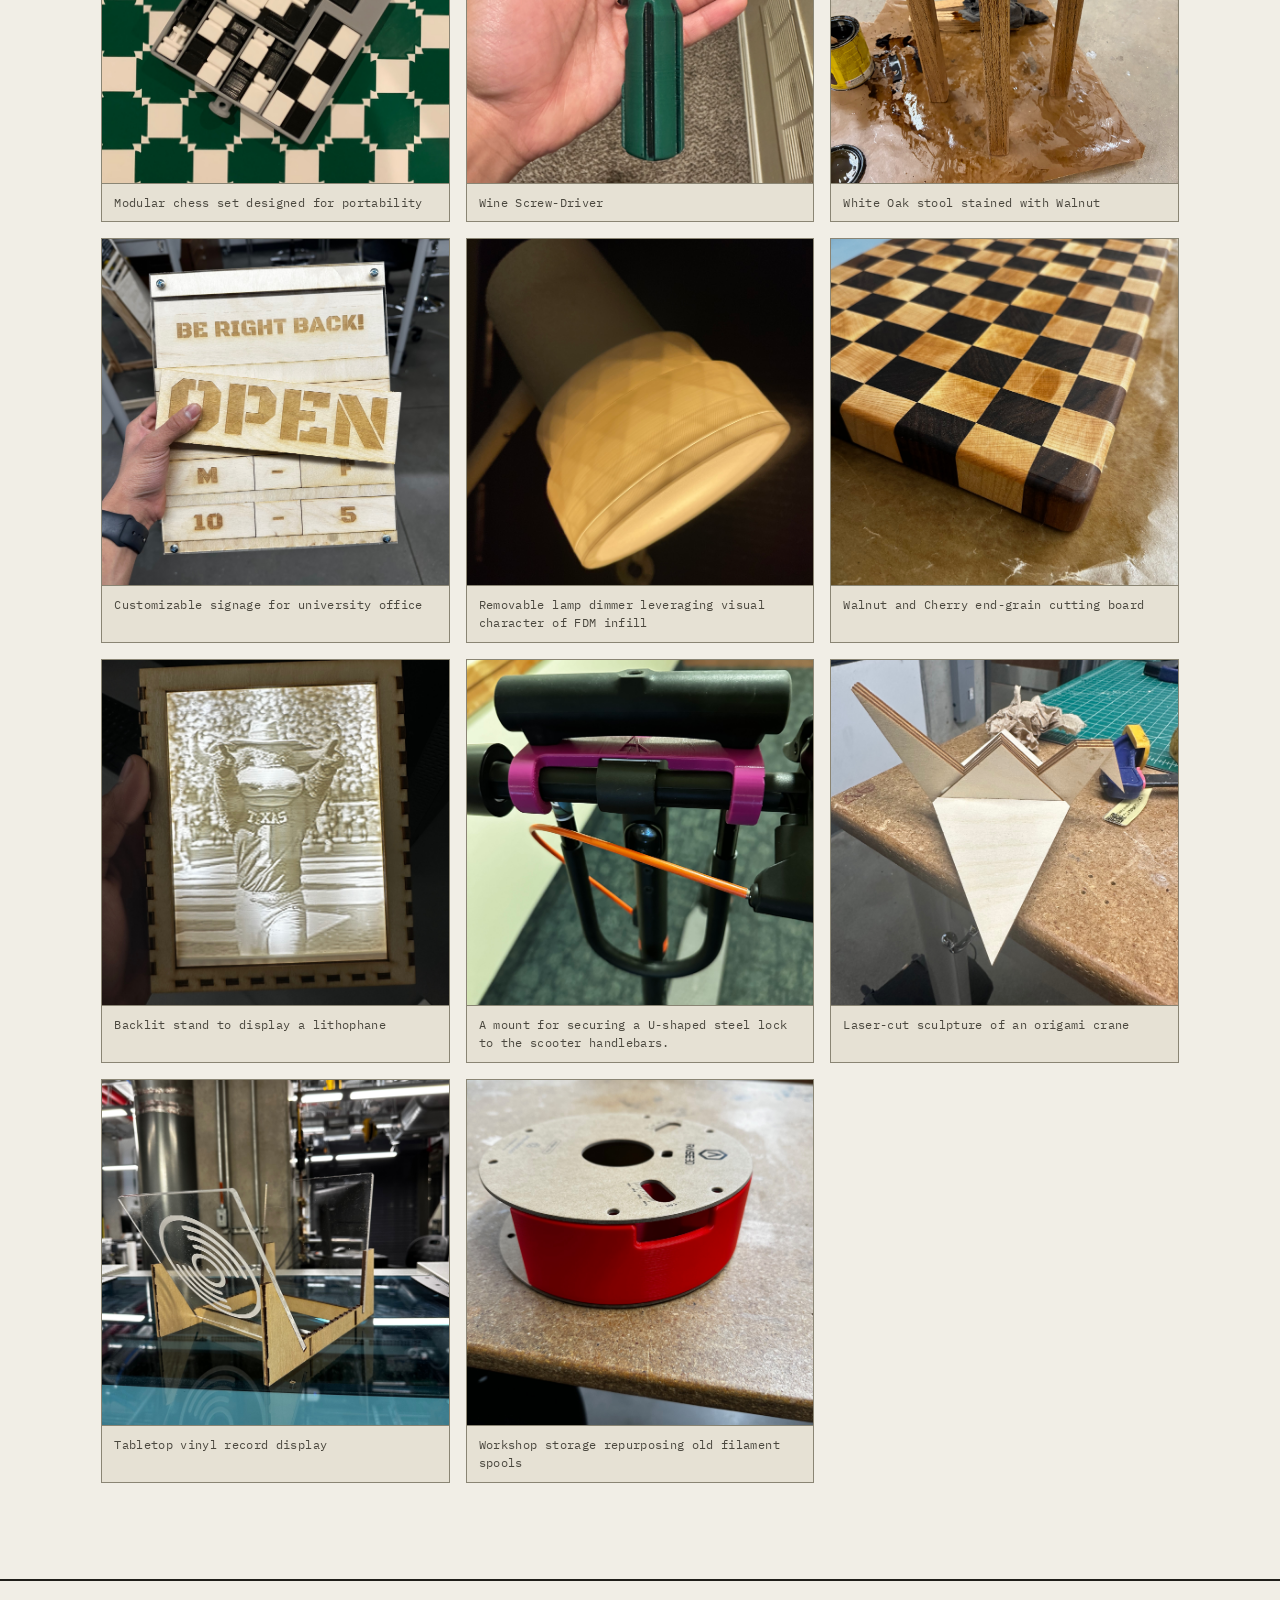
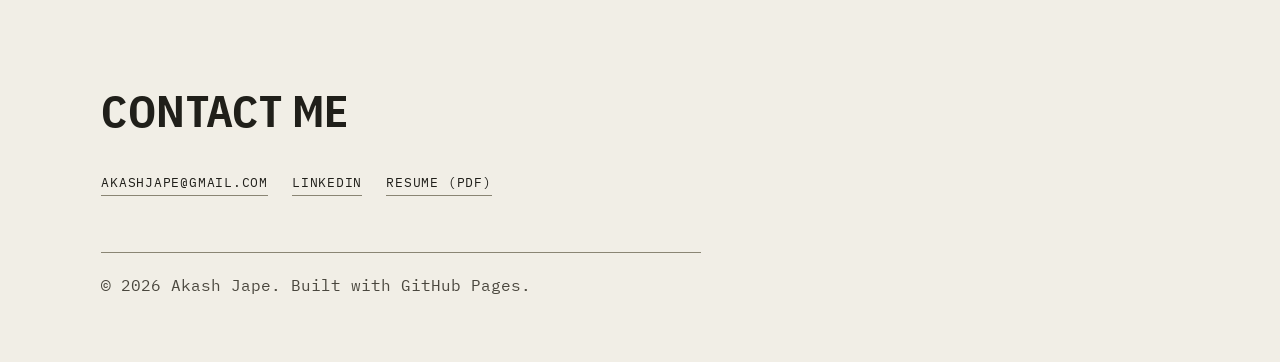
==== commit 70f803e1: "Remove unneeded comma in About Me intro sentence Co-Authored-By: Claude Sonnet 5 <noreply@anthropic." ====
--- a/index.html
+++ b/index.html
@@ -57,7 +57,7 @@
         <h2>About Me</h2>
       </div>
       <p class="about-blurb">
-        Hi, I'm a Mechanical Engineering student at UT Austin with a Materials Science concentration, and a passion for designing products that people interact, live, and work with. My first exposure to engineering was the 3D printer I had as a teenager, which sparked my curiosity and drive to understand how things are made. Tired of scouring the internet for part files, I learned parametric modeling in order to develop and fabricate my own assistive tools for my family and friends. In my time at UT, I've had the opportunity to work across consumer product design at SharkNinja, semiconductor manufacturing at Qorvo, and operations and technical support at Texas Inventionworks, UT Austin's makerspace. These experiences have taken me from whiteboard concepts to finished products, working across teams and driving projects from first principles to final deliverables.
+        Hi, I'm a Mechanical Engineering student at UT Austin with a Materials Science concentration and a passion for designing products that people interact, live, and work with. My first exposure to engineering was the 3D printer I had as a teenager, which sparked my curiosity and drive to understand how things are made. Tired of scouring the internet for part files, I learned parametric modeling in order to develop and fabricate my own assistive tools for my family and friends. In my time at UT, I've had the opportunity to work across consumer product design at SharkNinja, semiconductor manufacturing at Qorvo, and operations and technical support at Texas Inventionworks, UT Austin's makerspace. These experiences have taken me from whiteboard concepts to finished products, working across teams and driving projects from first principles to final deliverables.
       </p>
     </div>
   </section>
